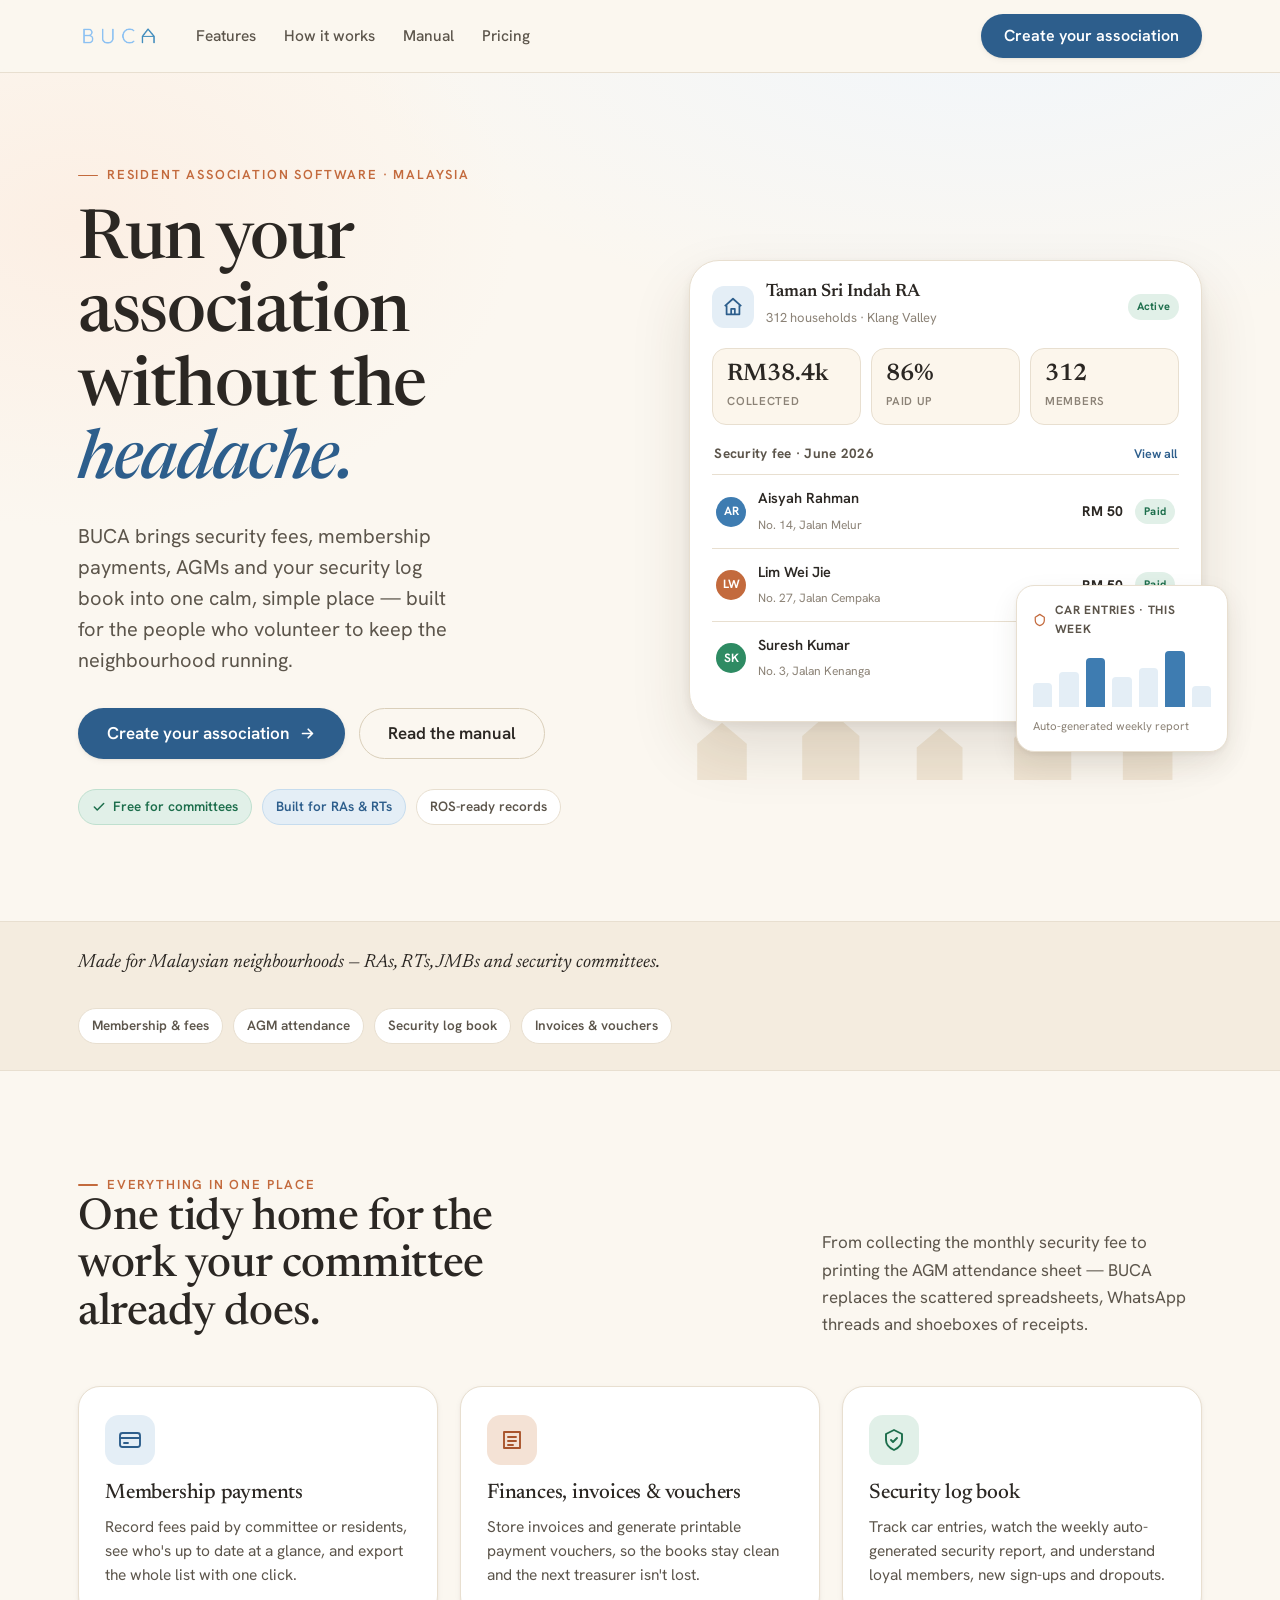
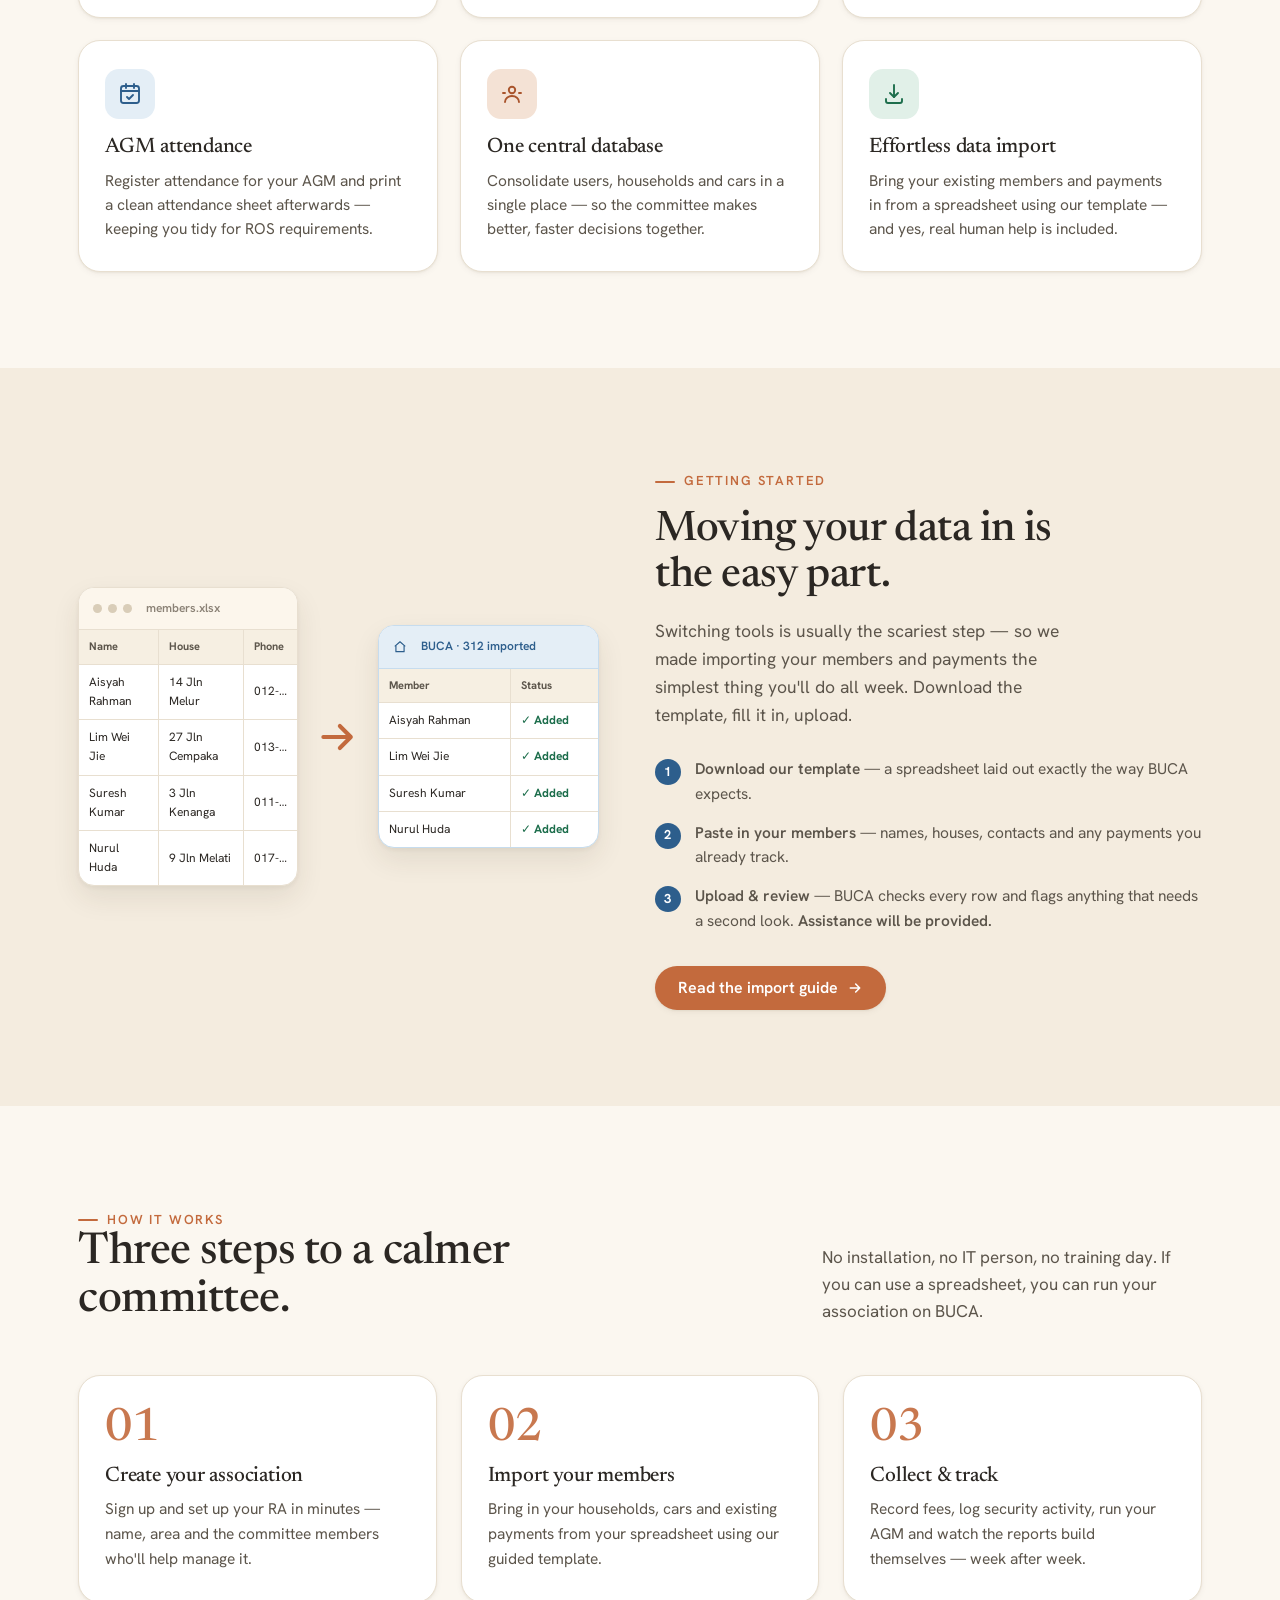
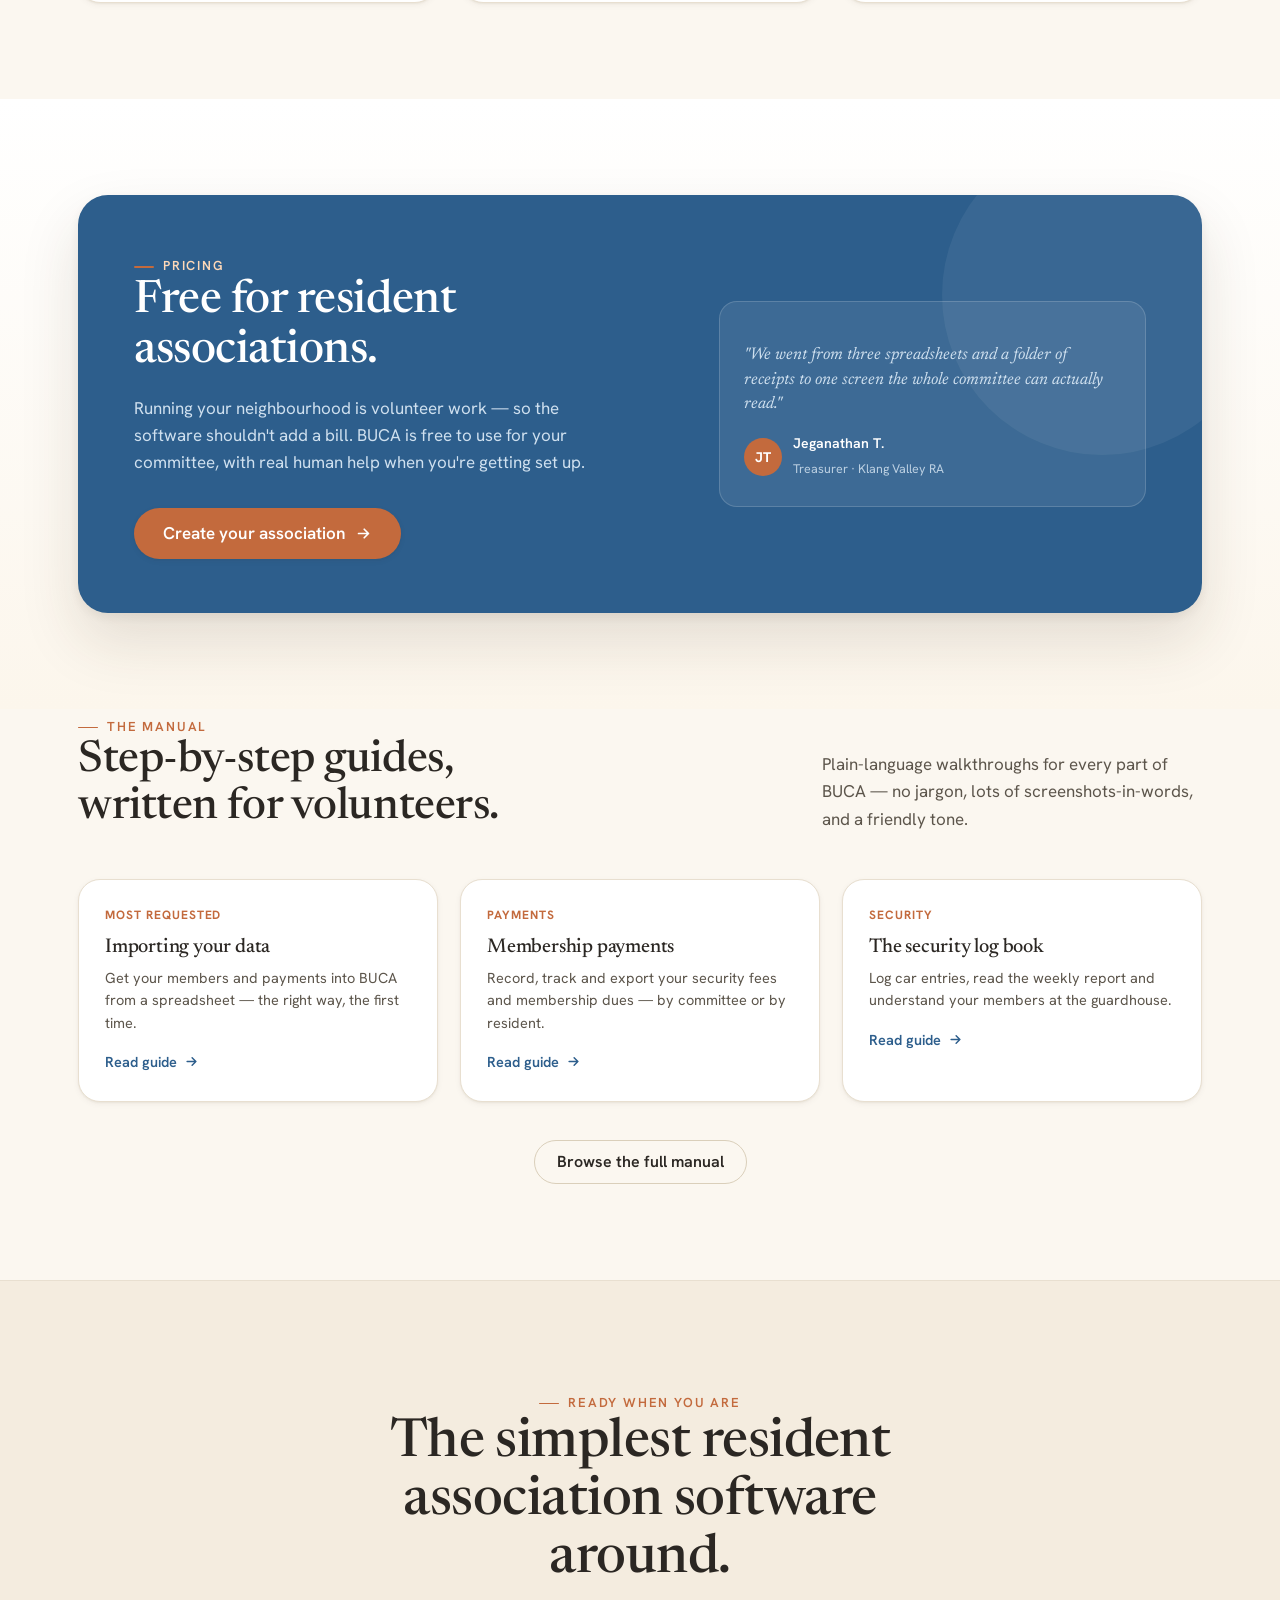
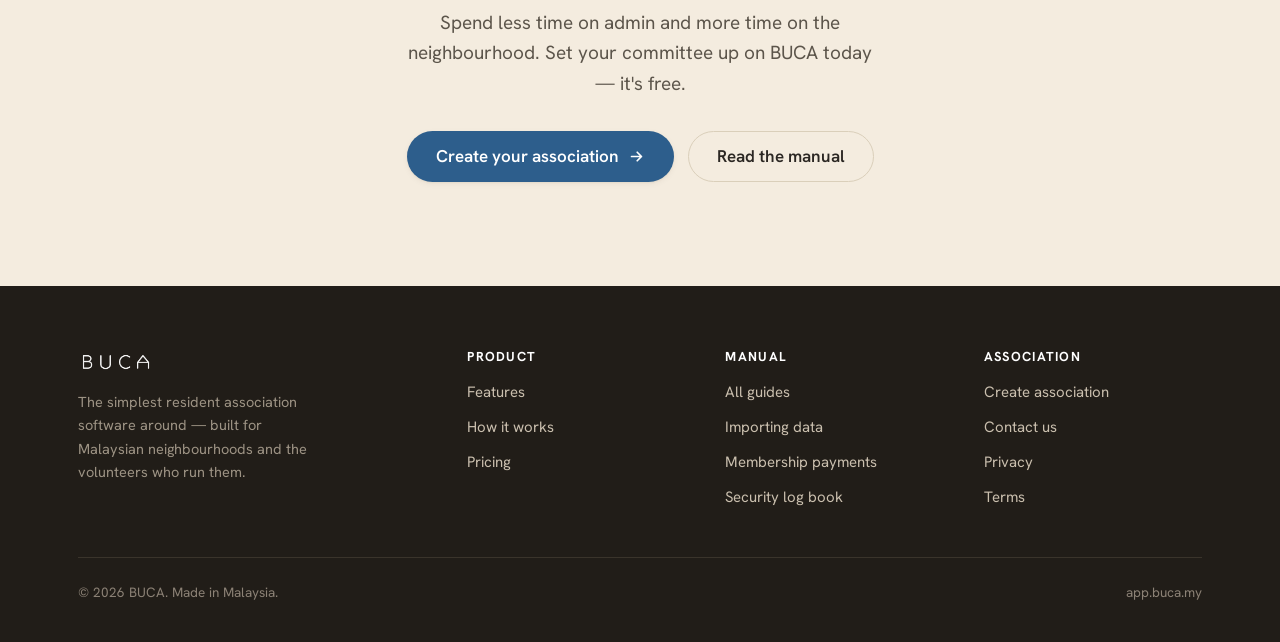
==== index.html @ d9befbfa "Added gitignore and files" ====
<!DOCTYPE html>
<html lang="en">
<head>
<meta charset="UTF-8">
<meta name="viewport" content="width=device-width, initial-scale=1.0">
<meta name="color-scheme" content="light">
<title>BUCA — The simplest resident association software around</title>
<meta name="description" content="BUCA helps Malaysian resident associations collect security fees, track membership payments, run AGMs and manage their security log book — all in one place. Free for committees.">
<link rel="stylesheet" href="assets/buca.css">
<script>document.documentElement.className += ' js-anim';</script>
<style>
/* ============ HERO ============ */
.hero{
  position:relative;overflow:hidden;padding:84px 0 96px;
  background:
    radial-gradient(1100px 540px at 78% -8%, var(--brand-tint) 0%, rgba(241,246,251,0) 60%),
    radial-gradient(760px 520px at 6% 18%, #FCEFE4 0%, rgba(252,239,228,0) 58%);
}
.hero .wrap{position:relative;z-index:1;display:grid;grid-template-columns:1.04fr .96fr;gap:56px;align-items:center;}
.hero h1{font-size:clamp(40px,5.4vw,68px);letter-spacing:-.02em;margin:20px 0 0;}
.hero h1 .accent{font-style:italic;color:var(--brand-deep);}
.hero .lede{font-size:20px;color:var(--ink-soft);margin-top:22px;max-width:34ch;line-height:1.55;}
.hero-cta{display:flex;gap:14px;margin-top:32px;flex-wrap:wrap;}
.hero-trust{display:flex;gap:10px;flex-wrap:wrap;margin-top:30px;}

/* hero product visual */
.viz{position:relative;}
.viz-main{
  background:var(--card);border:1px solid var(--line);border-radius:var(--r-xl);
  box-shadow:var(--sh-lg);padding:22px 22px 26px;position:relative;z-index:2;
}
.viz-top{display:flex;align-items:center;justify-content:space-between;gap:12px;margin-bottom:18px;}
.viz-assoc{display:flex;align-items:center;gap:12px;}
.viz-roof{width:42px;height:42px;border-radius:12px;background:var(--brand-soft);display:grid;place-items:center;color:var(--brand-deep);flex:none;}
.viz-assoc b{display:block;font-family:var(--serif);font-weight:600;font-size:18px;line-height:1.1;}
.viz-assoc span{font-size:13px;color:var(--ink-faint);}
.viz-stats{display:grid;grid-template-columns:repeat(3,1fr);gap:10px;margin-bottom:18px;}
.viz-stat{background:var(--card-tint);border:1px solid var(--line);border-radius:14px;padding:13px 14px;}
.viz-stat .n{font-family:var(--serif);font-size:24px;font-weight:600;line-height:1;color:var(--ink);}
.viz-stat .l{font-size:11.5px;color:var(--ink-faint);text-transform:uppercase;letter-spacing:.06em;margin-top:6px;font-weight:600;}
.viz-tablehd{display:flex;justify-content:space-between;align-items:center;margin:4px 2px 10px;}
.viz-tablehd b{font-size:13.5px;font-weight:700;color:var(--ink-soft);letter-spacing:.02em;}
.viz-tablehd em{font-style:normal;font-size:12.5px;color:var(--brand-deep);font-weight:600;}
.viz-row{display:flex;align-items:center;gap:12px;padding:11px 4px;border-top:1px solid var(--line);}
.viz-ava{width:30px;height:30px;border-radius:50%;flex:none;display:grid;place-items:center;font-size:12px;font-weight:700;color:#fff;font-family:var(--sans);}
.viz-row .who{flex:1;min-width:0;}
.viz-row .who b{font-weight:600;font-size:14.5px;display:block;}
.viz-row .who span{font-size:12px;color:var(--ink-faint);}
.viz-amt{font-weight:700;font-size:14px;font-variant-numeric:tabular-nums;}
.tag{font-size:11px;font-weight:700;padding:4px 9px;border-radius:999px;letter-spacing:.02em;}
.tag-paid{background:var(--green-soft);color:#1d6e4c;}
.tag-due{background:#FBEAD7;color:#a05a1f;}

/* floating mini card */
.viz-float{
  position:absolute;right:-26px;bottom:-30px;z-index:3;width:212px;
  background:var(--card);border:1px solid var(--line);border-radius:18px;box-shadow:var(--sh-md);
  padding:15px 16px;
}
.viz-float .ttl{display:flex;align-items:center;gap:8px;font-size:12px;font-weight:700;color:var(--ink-soft);text-transform:uppercase;letter-spacing:.06em;margin-bottom:12px;}
.viz-float .ttl svg{color:var(--clay);}
.bars{display:flex;align-items:flex-end;gap:7px;height:56px;}
.bars i{flex:1;border-radius:4px 4px 0 0;background:var(--brand-soft);}
.bars i.hi{background:var(--brand);}
.viz-float .cap{font-size:11.5px;color:var(--ink-faint);margin-top:10px;}

/* neighbourhood baseline behind */
.viz-hood{position:absolute;left:-30px;right:-30px;bottom:-58px;z-index:1;color:var(--sand);opacity:.9;}

/* ============ CONTEXT BAND ============ */
.context{background:var(--paper-2);border-top:1px solid var(--line);border-bottom:1px solid var(--line);}
.context .wrap{display:flex;align-items:center;justify-content:space-between;gap:30px;padding:26px 28px;flex-wrap:wrap;}
.context .lead{font-family:var(--serif);font-size:19px;color:var(--ink);font-style:italic;}
.context .terms{display:flex;gap:10px;flex-wrap:wrap;}

/* ============ FEATURES ============ */
.feat-head{display:flex;justify-content:space-between;align-items:flex-end;gap:30px;margin-bottom:48px;flex-wrap:wrap;}
.feat-head h2{font-size:clamp(30px,3.6vw,44px);max-width:18ch;}
.feat-head p{color:var(--ink-soft);max-width:38ch;font-size:17px;}
.feat-grid{display:grid;grid-template-columns:repeat(3,1fr);gap:22px;}
.feat{
  background:var(--card);border:1px solid var(--line);border-radius:var(--r-lg);padding:28px 26px 30px;
  box-shadow:var(--sh-sm);transition:transform .2s ease, box-shadow .2s ease, border-color .2s ease;
}
.feat:hover{transform:translateY(-4px);box-shadow:var(--sh-md);border-color:var(--line-strong);}
.feat .ic{
  width:50px;height:50px;border-radius:14px;display:grid;place-items:center;margin-bottom:18px;
  background:var(--brand-soft);color:var(--brand-deep);
}
.feat:nth-child(3n+2) .ic{background:var(--clay-soft);color:var(--clay-deep);}
.feat:nth-child(3n) .ic{background:var(--green-soft);color:#1d6e4c;}
.feat h3{font-size:21px;margin-bottom:9px;}
.feat p{color:var(--ink-soft);font-size:15.5px;line-height:1.55;}

/* ============ IMPORT SPOTLIGHT ============ */
.spot{background:var(--paper-2);}
.spot .wrap{display:grid;grid-template-columns:1fr 1.05fr;gap:56px;align-items:center;}
.spot h2{font-size:clamp(28px,3.4vw,42px);margin:16px 0 0;max-width:16ch;}
.spot p{color:var(--ink-soft);margin-top:18px;font-size:17.5px;max-width:42ch;}
.spot .flow{margin-top:28px;display:flex;flex-direction:column;gap:14px;}
.flow-step{display:flex;gap:14px;align-items:flex-start;}
.flow-step .dot{width:26px;height:26px;border-radius:50%;background:var(--brand-deep);color:#fff;font-size:13px;font-weight:700;display:grid;place-items:center;flex:none;margin-top:2px;}
.flow-step b{font-weight:600;}
.flow-step span{color:var(--ink-soft);font-size:15.5px;}

/* import visual: sheet -> buca */
.importviz{display:flex;align-items:center;gap:18px;}
.sheet{
  background:var(--card);border:1px solid var(--line);border-radius:16px;box-shadow:var(--sh-md);
  overflow:hidden;flex:1;
}
.sheet .sh-bar{display:flex;align-items:center;gap:6px;padding:11px 14px;border-bottom:1px solid var(--line);background:var(--card-tint);}
.sheet .sh-bar i{width:9px;height:9px;border-radius:50%;background:#d9cdb8;}
.sheet .sh-bar b{margin-left:8px;font-size:12px;color:var(--ink-faint);font-weight:600;}
.gridtbl{width:100%;border-collapse:collapse;font-size:12px;font-variant-numeric:tabular-nums;}
.gridtbl td,.gridtbl th{border-bottom:1px solid var(--line);border-right:1px solid var(--line);padding:8px 10px;text-align:left;}
.gridtbl th{background:#F6EFE2;font-weight:700;color:var(--ink-soft);font-size:11px;}
.gridtbl td:last-child,.gridtbl th:last-child{border-right:none;}
.gridtbl tr:last-child td{border-bottom:none;}
.arrowwrap{flex:none;color:var(--clay);display:grid;place-items:center;}

/* ============ HOW IT WORKS ============ */
.how-grid{display:grid;grid-template-columns:repeat(3,1fr);gap:24px;margin-top:50px;}
.step{position:relative;padding:30px 26px;border-radius:var(--r-lg);background:var(--card);border:1px solid var(--line);box-shadow:var(--sh-sm);}
.step .num{font-family:var(--serif);font-size:46px;color:var(--clay);line-height:1;font-weight:500;opacity:.9;}
.step h3{font-size:21px;margin:14px 0 8px;}
.step p{color:var(--ink-soft);font-size:15.5px;}

/* ============ FREE BAND ============ */
.free{background:linear-gradient(180deg,#fff 0%, var(--card-tint) 100%);}
.free .panel{
  background:var(--brand-deep);color:#fff;border-radius:var(--r-xl);overflow:hidden;position:relative;
  display:grid;grid-template-columns:1.3fr 1fr;gap:30px;align-items:center;
  padding:54px 56px;box-shadow:var(--sh-lg);
}
.free .panel::after{content:"";position:absolute;right:-60px;top:-60px;width:320px;height:320px;border-radius:50%;background:rgba(255,255,255,.06);}
.free h2{color:#fff;font-size:clamp(30px,3.6vw,46px);max-width:14ch;}
.free .panel p{color:#cfe0ef;margin-top:18px;font-size:17px;max-width:46ch;}
.free-aside{position:relative;z-index:1;}
.free-quote{background:rgba(255,255,255,.08);border:1px solid rgba(255,255,255,.16);border-radius:18px;padding:24px;}
.free-quote p{color:#eaf2f9;font-family:var(--serif);font-style:italic;font-size:18px;line-height:1.45;margin:0 0 14px;}
.free-quote .by{display:flex;align-items:center;gap:11px;}
.free-quote .by .av{width:38px;height:38px;border-radius:50%;background:var(--clay);display:grid;place-items:center;font-weight:700;font-size:14px;color:#fff;}
.free-quote .by b{font-size:14px;font-weight:600;color:#fff;display:block;}
.free-quote .by span{font-size:12.5px;color:#bcd0e2;}

/* ============ MANUAL TEASER ============ */
.man-grid{display:grid;grid-template-columns:repeat(3,1fr);gap:22px;margin-top:46px;}
.man-card{
  display:block;background:var(--card);border:1px solid var(--line);border-radius:var(--r-lg);
  padding:26px;box-shadow:var(--sh-sm);transition:transform .2s ease, box-shadow .2s ease;
}
.man-card:hover{transform:translateY(-4px);box-shadow:var(--sh-md);}
.man-card .k{font-size:12px;font-weight:700;letter-spacing:.08em;text-transform:uppercase;color:var(--clay);}
.man-card h3{font-size:20px;margin:12px 0 8px;color:var(--ink);}
.man-card p{color:var(--ink-soft);font-size:14.5px;line-height:1.55;}
.man-card .go{margin-top:16px;display:inline-flex;align-items:center;gap:7px;font-weight:600;font-size:14.5px;color:var(--brand-deep);}
.man-card:hover .go{color:var(--clay-deep);}

/* ============ CTA BAND ============ */
.cta{text-align:center;padding:104px 0;}
.cta h2{font-size:clamp(32px,4.2vw,54px);max-width:18ch;margin:0 auto;}
.cta p{color:var(--ink-soft);font-size:19px;margin:20px auto 0;max-width:44ch;}
.cta .hero-cta{justify-content:center;}

@media (max-width:980px){
  .feat-grid{grid-template-columns:repeat(2,1fr);}
  .how-grid{grid-template-columns:1fr;}
  .man-grid{grid-template-columns:1fr;}
}
@media (max-width:860px){
  .hero{padding:48px 0 80px;}
  .hero .wrap{grid-template-columns:1fr;gap:64px;}
  .spot .wrap{grid-template-columns:1fr;gap:40px;}
  .free .panel{grid-template-columns:1fr;padding:38px 30px;}
  .viz-float{right:0;}
}
@media (max-width:560px){
  .feat-grid{grid-template-columns:1fr;}
  .viz-float{display:none;}
}
</style>
</head>
<body>

<!-- ============ HEADER ============ -->
<header class="site-head">
  <div class="wrap">
    <!-- LOGO: replace assets/buca-logo.png with your own logo file -->
    <a class="brand-link" href="index.html" aria-label="BUCA home">
      <img src="assets/buca-logo.png" alt="BUCA">
    </a>
    <nav class="nav">
      <a href="#features">Features</a>
      <a href="#how">How it works</a>
      <a href="manual/index.html">Manual</a>
      <a href="#free">Pricing</a>
    </nav>
    <div class="head-cta">
      <a class="btn btn-primary" href="#">Create your association</a>
    </div>
  </div>
</header>

<!-- ============ HERO ============ -->
<section class="hero">
  <div class="wrap">
    <div class="hero-copy">
      <span class="eyebrow">Resident association software · Malaysia</span>
      <h1>Run your association<br>without the <span class="accent">headache.</span></h1>
      <p class="lede">BUCA brings security fees, membership payments, AGMs and your security log book into one calm, simple place — built for the people who volunteer to keep the neighbourhood running.</p>
      <div class="hero-cta">
        <a class="btn btn-primary btn-lg" href="#">Create your association <svg class="arr" width="17" height="17" viewBox="0 0 24 24" fill="none" stroke="currentColor" stroke-width="2.4" stroke-linecap="round" stroke-linejoin="round"><path d="M5 12h14M13 6l6 6-6 6"/></svg></a>
        <a class="btn btn-ghost btn-lg" href="manual/index.html">Read the manual</a>
      </div>
      <div class="hero-trust">
        <span class="pill pill-free"><svg width="14" height="14" viewBox="0 0 24 24" fill="none" stroke="currentColor" stroke-width="2.6" stroke-linecap="round" stroke-linejoin="round"><path d="M20 6 9 17l-5-5"/></svg> Free for committees</span>
        <span class="pill pill-blue">Built for RAs &amp; RTs</span>
        <span class="pill">ROS-ready records</span>
      </div>
    </div>

    <!-- product visual -->
    <div class="viz reveal">
      <svg class="viz-hood" viewBox="0 0 600 90" fill="currentColor" aria-hidden="true">
        <path d="M40 90V52l26-22 26 22v38zM150 90V44l30-26 30 26v46zM270 90V56l24-20 24 20v34zM372 90V46l30-25 30 25v44zM486 90V54l26-22 26 22v36z"/>
      </svg>

      <div class="viz-main">
        <div class="viz-top">
          <div class="viz-assoc">
            <div class="viz-roof">
              <svg width="22" height="22" viewBox="0 0 24 24" fill="none" stroke="currentColor" stroke-width="1.9" stroke-linejoin="round"><path d="M3 11 12 3l9 8"/><path d="M5 10v10h14V10"/><path d="M10 20v-6h4v6"/></svg>
            </div>
            <div>
              <b>Taman Sri Indah RA</b>
              <span>312 households · Klang Valley</span>
            </div>
          </div>
          <span class="tag tag-paid">Active</span>
        </div>

        <div class="viz-stats">
          <div class="viz-stat"><div class="n">RM38.4k</div><div class="l">Collected</div></div>
          <div class="viz-stat"><div class="n">86%</div><div class="l">Paid up</div></div>
          <div class="viz-stat"><div class="n">312</div><div class="l">Members</div></div>
        </div>

        <div class="viz-tablehd"><b>Security fee · June 2026</b><em>View all</em></div>
        <div class="viz-row">
          <div class="viz-ava" style="background:#3E7CB1">AR</div>
          <div class="who"><b>Aisyah Rahman</b><span>No. 14, Jalan Melur</span></div>
          <span class="viz-amt">RM 50</span>
          <span class="tag tag-paid">Paid</span>
        </div>
        <div class="viz-row">
          <div class="viz-ava" style="background:#C36A3D">LW</div>
          <div class="who"><b>Lim Wei Jie</b><span>No. 27, Jalan Cempaka</span></div>
          <span class="viz-amt">RM 50</span>
          <span class="tag tag-paid">Paid</span>
        </div>
        <div class="viz-row">
          <div class="viz-ava" style="background:#2E8B63">SK</div>
          <div class="who"><b>Suresh Kumar</b><span>No. 3, Jalan Kenanga</span></div>
          <span class="viz-amt">RM 50</span>
          <span class="tag tag-due">Due</span>
        </div>
      </div>

      <div class="viz-float">
        <div class="ttl"><svg width="14" height="14" viewBox="0 0 24 24" fill="none" stroke="currentColor" stroke-width="2.2" stroke-linecap="round" stroke-linejoin="round"><path d="M12 2 4 7v6c0 5 3.5 7.5 8 9 4.5-1.5 8-4 8-9V7z"/></svg> Car entries · this week</div>
        <div class="bars">
          <i style="height:44%"></i><i style="height:62%"></i><i class="hi" style="height:88%"></i>
          <i style="height:54%"></i><i style="height:70%"></i><i class="hi" style="height:100%"></i><i style="height:38%"></i>
        </div>
        <div class="cap">Auto-generated weekly report</div>
      </div>
    </div>
  </div>
</section>

<!-- ============ CONTEXT BAND ============ -->
<div class="context">
  <div class="wrap">
    <p class="lead">Made for Malaysian neighbourhoods — RAs, RTs, JMBs and security committees.</p>
    <div class="terms">
      <span class="pill">Membership &amp; fees</span>
      <span class="pill">AGM attendance</span>
      <span class="pill">Security log book</span>
      <span class="pill">Invoices &amp; vouchers</span>
    </div>
  </div>
</div>

<!-- ============ FEATURES ============ -->
<section class="section" id="features">
  <div class="wrap">
    <div class="feat-head reveal">
      <div>
        <span class="eyebrow">Everything in one place</span>
        <h2>One tidy home for the work your committee already does.</h2>
      </div>
      <p>From collecting the monthly security fee to printing the AGM attendance sheet — BUCA replaces the scattered spreadsheets, WhatsApp threads and shoeboxes of receipts.</p>
    </div>

    <div class="feat-grid">
      <div class="feat reveal">
        <div class="ic"><svg width="24" height="24" viewBox="0 0 24 24" fill="none" stroke="currentColor" stroke-width="1.9" stroke-linecap="round" stroke-linejoin="round"><rect x="2" y="5" width="20" height="14" rx="2.5"/><path d="M2 10h20"/><path d="M6 15h4"/></svg></div>
        <h3>Membership payments</h3>
        <p>Record fees paid by committee or residents, see who's up to date at a glance, and export the whole list with one click.</p>
      </div>
      <div class="feat reveal">
        <div class="ic"><svg width="24" height="24" viewBox="0 0 24 24" fill="none" stroke="currentColor" stroke-width="1.9" stroke-linecap="round" stroke-linejoin="round"><path d="M4 4h16v16H4z"/><path d="M8 9h8M8 13h8M8 17h5"/></svg></div>
        <h3>Finances, invoices &amp; vouchers</h3>
        <p>Store invoices and generate printable payment vouchers, so the books stay clean and the next treasurer isn't lost.</p>
      </div>
      <div class="feat reveal">
        <div class="ic"><svg width="24" height="24" viewBox="0 0 24 24" fill="none" stroke="currentColor" stroke-width="1.9" stroke-linecap="round" stroke-linejoin="round"><path d="M12 2 4 6v6c0 5 3.5 8 8 10 4.5-2 8-5 8-10V6z"/><path d="m9 12 2 2 4-4"/></svg></div>
        <h3>Security log book</h3>
        <p>Track car entries, watch the weekly auto-generated security report, and understand loyal members, new sign-ups and dropouts.</p>
      </div>
      <div class="feat reveal">
        <div class="ic"><svg width="24" height="24" viewBox="0 0 24 24" fill="none" stroke="currentColor" stroke-width="1.9" stroke-linecap="round" stroke-linejoin="round"><rect x="3" y="4" width="18" height="17" rx="2.5"/><path d="M3 9h18M8 2v4M16 2v4"/><path d="m9 15 2 2 4-4"/></svg></div>
        <h3>AGM attendance</h3>
        <p>Register attendance for your AGM and print a clean attendance sheet afterwards — keeping you tidy for ROS requirements.</p>
      </div>
      <div class="feat reveal">
        <div class="ic"><svg width="24" height="24" viewBox="0 0 24 24" fill="none" stroke="currentColor" stroke-width="1.9" stroke-linecap="round" stroke-linejoin="round"><circle cx="12" cy="8" r="3.2"/><path d="M5 20c0-3.5 3.1-6 7-6s7 2.5 7 6"/><path d="M3 11h2M19 11h2"/></svg></div>
        <h3>One central database</h3>
        <p>Consolidate users, households and cars in a single place — so the committee makes better, faster decisions together.</p>
      </div>
      <div class="feat reveal">
        <div class="ic"><svg width="24" height="24" viewBox="0 0 24 24" fill="none" stroke="currentColor" stroke-width="1.9" stroke-linecap="round" stroke-linejoin="round"><path d="M12 3v12"/><path d="m8 11 4 4 4-4"/><path d="M4 17v2a2 2 0 0 0 2 2h12a2 2 0 0 0 2-2v-2"/></svg></div>
        <h3>Effortless data import</h3>
        <p>Bring your existing members and payments in from a spreadsheet using our template — and yes, real human help is included.</p>
      </div>
    </div>
  </div>
</section>

<!-- ============ IMPORT SPOTLIGHT ============ -->
<section class="section spot">
  <div class="wrap">
    <div class="importviz reveal">
      <div class="sheet">
        <div class="sh-bar"><i></i><i></i><i></i><b>members.xlsx</b></div>
        <table class="gridtbl">
          <tr><th>Name</th><th>House</th><th>Phone</th></tr>
          <tr><td>Aisyah Rahman</td><td>14 Jln Melur</td><td>012-…</td></tr>
          <tr><td>Lim Wei Jie</td><td>27 Jln Cempaka</td><td>013-…</td></tr>
          <tr><td>Suresh Kumar</td><td>3 Jln Kenanga</td><td>011-…</td></tr>
          <tr><td>Nurul Huda</td><td>9 Jln Melati</td><td>017-…</td></tr>
        </table>
      </div>
      <div class="arrowwrap">
        <svg width="44" height="44" viewBox="0 0 24 24" fill="none" stroke="currentColor" stroke-width="2.2" stroke-linecap="round" stroke-linejoin="round"><path d="M4 12h15M13 6l6 6-6 6"/></svg>
      </div>
      <div class="sheet" style="border-color:#c6dcee;">
        <div class="sh-bar" style="background:var(--brand-soft);border-color:#c6dcee;"><svg width="14" height="14" viewBox="0 0 24 24" fill="none" stroke="var(--brand-deep)" stroke-width="2" stroke-linejoin="round"><path d="M3 11 12 3l9 8"/><path d="M5 10v10h14V10"/></svg><b style="color:var(--brand-deep)">BUCA · 312 imported</b></div>
        <table class="gridtbl">
          <tr><th>Member</th><th>Status</th></tr>
          <tr><td>Aisyah Rahman</td><td style="color:#1d6e4c;font-weight:700">✓ Added</td></tr>
          <tr><td>Lim Wei Jie</td><td style="color:#1d6e4c;font-weight:700">✓ Added</td></tr>
          <tr><td>Suresh Kumar</td><td style="color:#1d6e4c;font-weight:700">✓ Added</td></tr>
          <tr><td>Nurul Huda</td><td style="color:#1d6e4c;font-weight:700">✓ Added</td></tr>
        </table>
      </div>
    </div>

    <div class="reveal">
      <span class="eyebrow">Getting started</span>
      <h2>Moving your data in is the easy part.</h2>
      <p>Switching tools is usually the scariest step — so we made importing your members and payments the simplest thing you'll do all week. Download the template, fill it in, upload.</p>
      <div class="flow">
        <div class="flow-step"><span class="dot">1</span><span><b>Download our template</b> — a spreadsheet laid out exactly the way BUCA expects.</span></div>
        <div class="flow-step"><span class="dot">2</span><span><b>Paste in your members</b> — names, houses, contacts and any payments you already track.</span></div>
        <div class="flow-step"><span class="dot">3</span><span><b>Upload &amp; review</b> — BUCA checks every row and flags anything that needs a second look. <b>Assistance will be provided.</b></span></div>
      </div>
      <div class="hero-cta">
        <a class="btn btn-clay" href="manual/importing-data.html">Read the import guide <svg class="arr" width="16" height="16" viewBox="0 0 24 24" fill="none" stroke="currentColor" stroke-width="2.4" stroke-linecap="round" stroke-linejoin="round"><path d="M5 12h14M13 6l6 6-6 6"/></svg></a>
      </div>
    </div>
  </div>
</section>

<!-- ============ HOW IT WORKS ============ -->
<section class="section" id="how">
  <div class="wrap">
    <div class="feat-head reveal" style="margin-bottom:0;">
      <div>
        <span class="eyebrow">How it works</span>
        <h2>Three steps to a calmer committee.</h2>
      </div>
      <p>No installation, no IT person, no training day. If you can use a spreadsheet, you can run your association on BUCA.</p>
    </div>
    <div class="how-grid">
      <div class="step reveal">
        <div class="num">01</div>
        <h3>Create your association</h3>
        <p>Sign up and set up your RA in minutes — name, area and the committee members who'll help manage it.</p>
      </div>
      <div class="step reveal">
        <div class="num">02</div>
        <h3>Import your members</h3>
        <p>Bring in your households, cars and existing payments from your spreadsheet using our guided template.</p>
      </div>
      <div class="step reveal">
        <div class="num">03</div>
        <h3>Collect &amp; track</h3>
        <p>Record fees, log security activity, run your AGM and watch the reports build themselves — week after week.</p>
      </div>
    </div>
  </div>
</section>

<!-- ============ FREE BAND ============ -->
<section class="section free" id="free">
  <div class="wrap">
    <div class="panel reveal">
      <div>
        <span class="eyebrow" style="color:#ffd9b8;">Pricing</span>
        <h2>Free for resident associations.</h2>
        <p>Running your neighbourhood is volunteer work — so the software shouldn't add a bill. BUCA is free to use for your committee, with real human help when you're getting set up.</p>
        <div class="hero-cta">
          <a class="btn btn-clay btn-lg" href="#">Create your association <svg class="arr" width="17" height="17" viewBox="0 0 24 24" fill="none" stroke="currentColor" stroke-width="2.4" stroke-linecap="round" stroke-linejoin="round"><path d="M5 12h14M13 6l6 6-6 6"/></svg></a>
        </div>
      </div>
      <div class="free-aside">
        <div class="free-quote">
          <p>"We went from three spreadsheets and a folder of receipts to one screen the whole committee can actually read."</p>
          <div class="by">
            <div class="av">JT</div>
            <div><b>Jeganathan T.</b><span>Treasurer · Klang Valley RA</span></div>
          </div>
        </div>
      </div>
    </div>
  </div>
</section>

<!-- ============ MANUAL TEASER ============ -->
<section class="section" style="padding-top:0;">
  <div class="wrap">
    <div class="feat-head reveal" style="margin-bottom:0;">
      <div>
        <span class="eyebrow">The manual</span>
        <h2>Step-by-step guides, written for volunteers.</h2>
      </div>
      <p>Plain-language walkthroughs for every part of BUCA — no jargon, lots of screenshots-in-words, and a friendly tone.</p>
    </div>
    <div class="man-grid">
      <a class="man-card reveal" href="manual/importing-data.html">
        <div class="k">Most requested</div>
        <h3>Importing your data</h3>
        <p>Get your members and payments into BUCA from a spreadsheet — the right way, the first time.</p>
        <span class="go">Read guide <svg width="15" height="15" viewBox="0 0 24 24" fill="none" stroke="currentColor" stroke-width="2.4" stroke-linecap="round" stroke-linejoin="round"><path d="M5 12h14M13 6l6 6-6 6"/></svg></span>
      </a>
      <a class="man-card reveal" href="manual/membership-payments.html">
        <div class="k">Payments</div>
        <h3>Membership payments</h3>
        <p>Record, track and export your security fees and membership dues — by committee or by resident.</p>
        <span class="go">Read guide <svg width="15" height="15" viewBox="0 0 24 24" fill="none" stroke="currentColor" stroke-width="2.4" stroke-linecap="round" stroke-linejoin="round"><path d="M5 12h14M13 6l6 6-6 6"/></svg></span>
      </a>
      <a class="man-card reveal" href="manual/security-log-book.html">
        <div class="k">Security</div>
        <h3>The security log book</h3>
        <p>Log car entries, read the weekly report and understand your members at the guardhouse.</p>
        <span class="go">Read guide <svg width="15" height="15" viewBox="0 0 24 24" fill="none" stroke="currentColor" stroke-width="2.4" stroke-linecap="round" stroke-linejoin="round"><path d="M5 12h14M13 6l6 6-6 6"/></svg></span>
      </a>
    </div>
    <div style="text-align:center;margin-top:38px;">
      <a class="btn btn-ghost" href="manual/index.html">Browse the full manual</a>
    </div>
  </div>
</section>

<!-- ============ CTA BAND ============ -->
<section class="cta" style="background:var(--paper-2);border-top:1px solid var(--line);">
  <div class="wrap-narrow reveal">
    <span class="eyebrow" style="justify-content:center;">Ready when you are</span>
    <h2>The simplest resident association software around.</h2>
    <p>Spend less time on admin and more time on the neighbourhood. Set your committee up on BUCA today — it's free.</p>
    <div class="hero-cta">
      <a class="btn btn-primary btn-lg" href="#">Create your association <svg class="arr" width="17" height="17" viewBox="0 0 24 24" fill="none" stroke="currentColor" stroke-width="2.4" stroke-linecap="round" stroke-linejoin="round"><path d="M5 12h14M13 6l6 6-6 6"/></svg></a>
      <a class="btn btn-ghost btn-lg" href="manual/index.html">Read the manual</a>
    </div>
  </div>
</section>

<!-- ============ FOOTER ============ -->
<footer class="site-foot">
  <div class="wrap">
    <div class="foot-grid">
      <div class="foot-brand">
        <!-- LOGO: replace assets/buca-logo.png with your own logo file -->
        <img src="assets/buca-logo.png" alt="BUCA">
        <p>The simplest resident association software around — built for Malaysian neighbourhoods and the volunteers who run them.</p>
      </div>
      <div>
        <h4>Product</h4>
        <div class="foot-links">
          <a href="#features">Features</a>
          <a href="#how">How it works</a>
          <a href="#free">Pricing</a>
        </div>
      </div>
      <div>
        <h4>Manual</h4>
        <div class="foot-links">
          <a href="manual/index.html">All guides</a>
          <a href="manual/importing-data.html">Importing data</a>
          <a href="manual/membership-payments.html">Membership payments</a>
          <a href="manual/security-log-book.html">Security log book</a>
        </div>
      </div>
      <div>
        <h4>Association</h4>
        <div class="foot-links">
          <a href="#">Create association</a>
          <a href="#">Contact us</a>
          <a href="#">Privacy</a>
          <a href="#">Terms</a>
        </div>
      </div>
    </div>
    <div class="foot-bottom">
      <span>© 2026 BUCA. Made in Malaysia.</span>
      <span>app.buca.my</span>
    </div>
  </div>
</footer>

<script>
  (function(){
    var els = document.querySelectorAll('.reveal');
    if(!('IntersectionObserver' in window)){els.forEach(function(e){e.classList.add('in');});return;}
    var io = new IntersectionObserver(function(entries){
      entries.forEach(function(en){ if(en.isIntersecting){ en.target.classList.add('in'); io.unobserve(en.target);} });
    },{threshold:.12, rootMargin:'0px 0px -8% 0px'});
    els.forEach(function(e){io.observe(e);});
    setTimeout(function(){ els.forEach(function(e){ e.classList.add('in'); }); }, 1500);
  })();
</script>

</body>
</html>
---- assets/buca.css ----
/* ============================================================
   BUCA — shared styles
   Warm & community aesthetic · house/roof motif · trust blue
   ============================================================ */

@import url('https://fonts.googleapis.com/css2?family=Newsreader:ital,opsz,wght@0,6..72,400;0,6..72,500;0,6..72,600;1,6..72,400;1,6..72,500&family=Hanken+Grotesk:wght@400;500;600;700&display=swap');

:root{
  /* surfaces */
  --paper:#FBF7F0;
  --paper-2:#F4ECDF;
  --sand:#EFE4D2;
  --card:#FFFFFF;
  --card-tint:#FCF6EC;

  /* ink */
  --ink:#2B2723;
  --ink-soft:#5C554B;
  --ink-faint:#8B8276;

  /* lines */
  --line:#E8DFD0;
  --line-strong:#DACFBA;

  /* brand */
  --brand:#3E7CB1;        /* logo blue */
  --brand-deep:#2D5E8C;   /* button / hover */
  --brand-soft:#E4EEF6;
  --brand-tint:#F1F6FB;

  /* accents */
  --clay:#C36A3D;
  --clay-deep:#A9542C;
  --clay-soft:#F4E2D5;
  --green:#2E8B63;
  --green-soft:#E1F0E8;

  /* type */
  --serif:'Newsreader', Georgia, 'Times New Roman', serif;
  --sans:'Hanken Grotesk', system-ui, -apple-system, sans-serif;

  /* shape */
  --r-sm:8px;
  --r-md:14px;
  --r-lg:22px;
  --r-xl:30px;

  /* shadow — warm, soft */
  --sh-sm:0 1px 2px rgba(60,45,25,.06), 0 2px 6px rgba(60,45,25,.05);
  --sh-md:0 2px 4px rgba(60,45,25,.05), 0 12px 28px rgba(60,45,25,.09);
  --sh-lg:0 4px 10px rgba(60,45,25,.07), 0 28px 60px rgba(60,45,25,.13);

  --maxw:1180px;
}

*{box-sizing:border-box;}
html{scroll-behavior:smooth;-webkit-text-size-adjust:100%;}
body{
  margin:0;
  font-family:var(--sans);
  color:var(--ink);
  background:var(--paper);
  font-size:17px;
  line-height:1.6;
  -webkit-font-smoothing:antialiased;
  text-rendering:optimizeLegibility;
}
img{max-width:100%;display:block;}
a{color:var(--brand-deep);text-decoration:none;}
a:hover{color:var(--clay-deep);}
h1,h2,h3,h4{font-family:var(--serif);font-weight:500;line-height:1.08;letter-spacing:-.01em;margin:0;color:var(--ink);}
p{margin:0;}
::selection{background:var(--clay-soft);color:var(--clay-deep);}

/* layout helpers */
.wrap{max-width:var(--maxw);margin:0 auto;padding:0 28px;}
.wrap-narrow{max-width:880px;margin:0 auto;padding:0 28px;}
.section{padding:96px 0;}
.eyebrow{
  font-family:var(--sans);
  font-weight:600;font-size:13px;letter-spacing:.14em;text-transform:uppercase;
  color:var(--clay);display:inline-flex;align-items:center;gap:9px;
}
.eyebrow::before{
  content:"";width:20px;height:1.5px;background:var(--clay);display:inline-block;border-radius:2px;
}

/* ---------- buttons ---------- */
.btn{
  display:inline-flex;align-items:center;gap:9px;
  font-family:var(--sans);font-weight:600;font-size:16px;
  padding:13px 22px;border-radius:999px;cursor:pointer;border:1.5px solid transparent;
  transition:transform .16s ease, box-shadow .16s ease, background .16s ease, color .16s ease;
  line-height:1;white-space:nowrap;
}
.btn:active{transform:translateY(1px);}
.btn-primary{background:var(--brand-deep);color:#fff;box-shadow:var(--sh-sm);}
.btn-primary:hover{background:#27527c;color:#fff;box-shadow:var(--sh-md);transform:translateY(-1px);}
.btn-ghost{background:transparent;color:var(--ink);border-color:var(--line-strong);}
.btn-ghost:hover{color:var(--ink);border-color:var(--ink-faint);background:rgba(255,255,255,.5);}
.btn-clay{background:var(--clay);color:#fff;box-shadow:var(--sh-sm);}
.btn-clay:hover{background:var(--clay-deep);color:#fff;transform:translateY(-1px);box-shadow:var(--sh-md);}
.btn-lg{padding:16px 28px;font-size:17px;}
.btn .arr{transition:transform .18s ease;}
.btn:hover .arr{transform:translateX(3px);}

/* ---------- pills / badges ---------- */
.pill{
  display:inline-flex;align-items:center;gap:7px;white-space:nowrap;
  font-weight:600;font-size:13.5px;padding:6px 13px;border-radius:999px;
  background:var(--card);border:1px solid var(--line);color:var(--ink-soft);
}
.pill-free{background:var(--green-soft);border-color:#bfe0cf;color:#1d6e4c;}
.pill-blue{background:var(--brand-soft);border-color:#c6dcee;color:var(--brand-deep);}

/* ---------- header ---------- */
.site-head{
  position:sticky;top:0;z-index:50;
  background:rgba(251,247,240,.82);
  backdrop-filter:saturate(140%) blur(12px);
  border-bottom:1px solid var(--line);
}
.site-head .wrap{display:flex;align-items:center;gap:28px;height:72px;}
.brand-link{display:flex;align-items:center;gap:10px;}
.brand-link img{height:26px;width:auto;}
.nav{display:flex;align-items:center;gap:28px;margin-left:8px;}
.nav a{font-family:var(--sans);font-weight:500;font-size:15.5px;color:var(--ink-soft);}
.nav a:hover{color:var(--ink);}
.head-cta{margin-left:auto;display:flex;align-items:center;gap:14px;}

/* ---------- footer ---------- */
.site-foot{background:#211D18;color:#cabfae;padding:64px 0 38px;}
.site-foot a{color:#cabfae;}
.site-foot a:hover{color:#fff;}
.foot-grid{display:grid;grid-template-columns:1.6fr 1fr 1fr 1fr;gap:40px;}
.foot-grid h4{color:#fff;font-family:var(--sans);font-weight:700;font-size:13px;letter-spacing:.1em;text-transform:uppercase;margin-bottom:16px;}
.foot-links{display:flex;flex-direction:column;gap:11px;font-size:15px;}
.foot-brand img{height:24px;filter:brightness(0) invert(1);opacity:.95;margin-bottom:16px;}
.foot-brand p{color:#9d9384;font-size:14.5px;max-width:30ch;line-height:1.6;}
.foot-bottom{
  margin-top:48px;padding-top:24px;border-top:1px solid #3a342b;
  display:flex;justify-content:space-between;gap:20px;flex-wrap:wrap;
  font-size:13.5px;color:#8b8175;
}

/* ---------- house mark ---------- */
.housemark{display:inline-block;color:var(--brand);}

/* ---------- generic card ---------- */
.card{
  background:var(--card);border:1px solid var(--line);border-radius:var(--r-lg);
  box-shadow:var(--sh-sm);
}

/* ---------- reveal on scroll (progressive enhancement) ---------- */
.reveal{transition:opacity .7s cubic-bezier(.2,.7,.2,1), transform .7s cubic-bezier(.2,.7,.2,1);}
.js-anim .reveal{opacity:0;transform:translateY(18px);}
.js-anim .reveal.in{opacity:1;transform:none;}
@media (prefers-reduced-motion:reduce){
  .reveal{opacity:1 !important;transform:none !important;transition:none;}
  html{scroll-behavior:auto;}
}

/* ---------- responsive base ---------- */
@media (max-width:860px){
  .section{padding:64px 0;}
  .nav{display:none;}
  .foot-grid{grid-template-columns:1fr 1fr;gap:32px;}
  body{font-size:16px;}
}
@media (max-width:520px){
  .wrap,.wrap-narrow{padding:0 20px;}
  .foot-grid{grid-template-columns:1fr;}
}
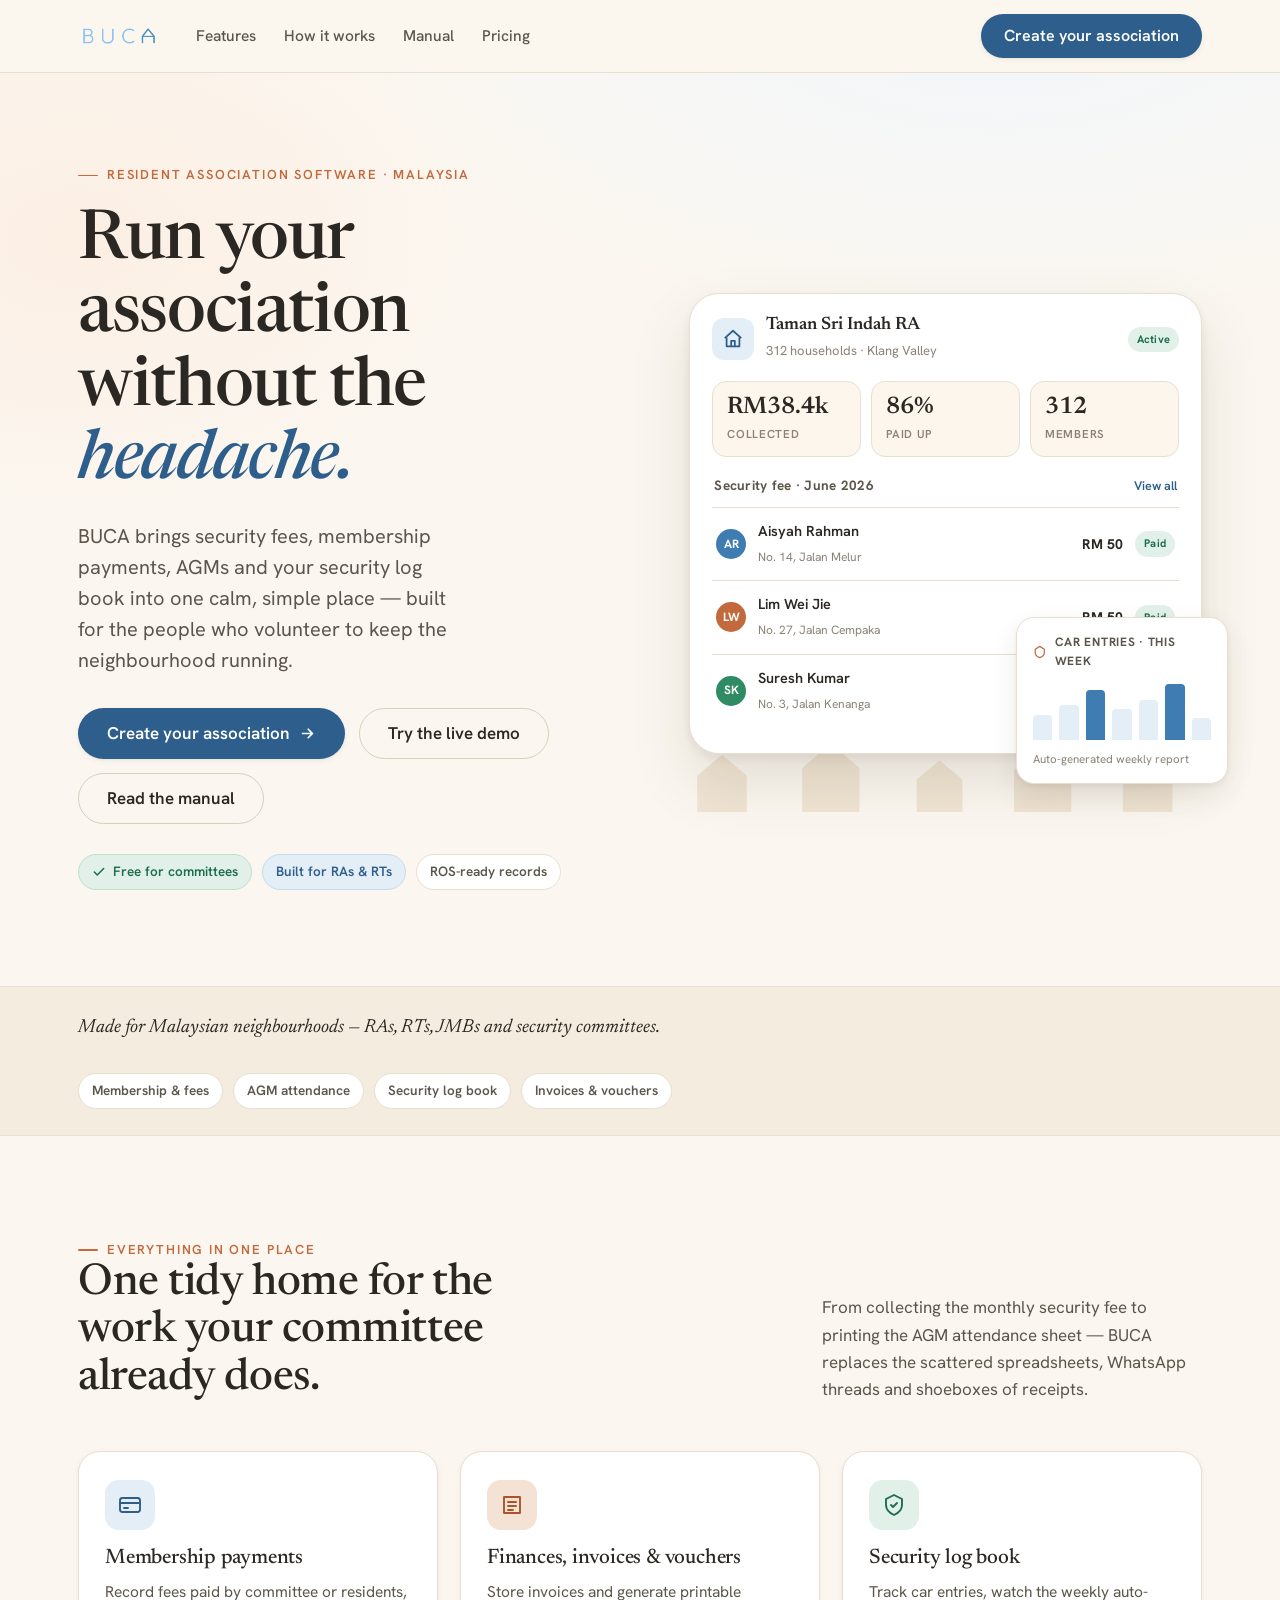
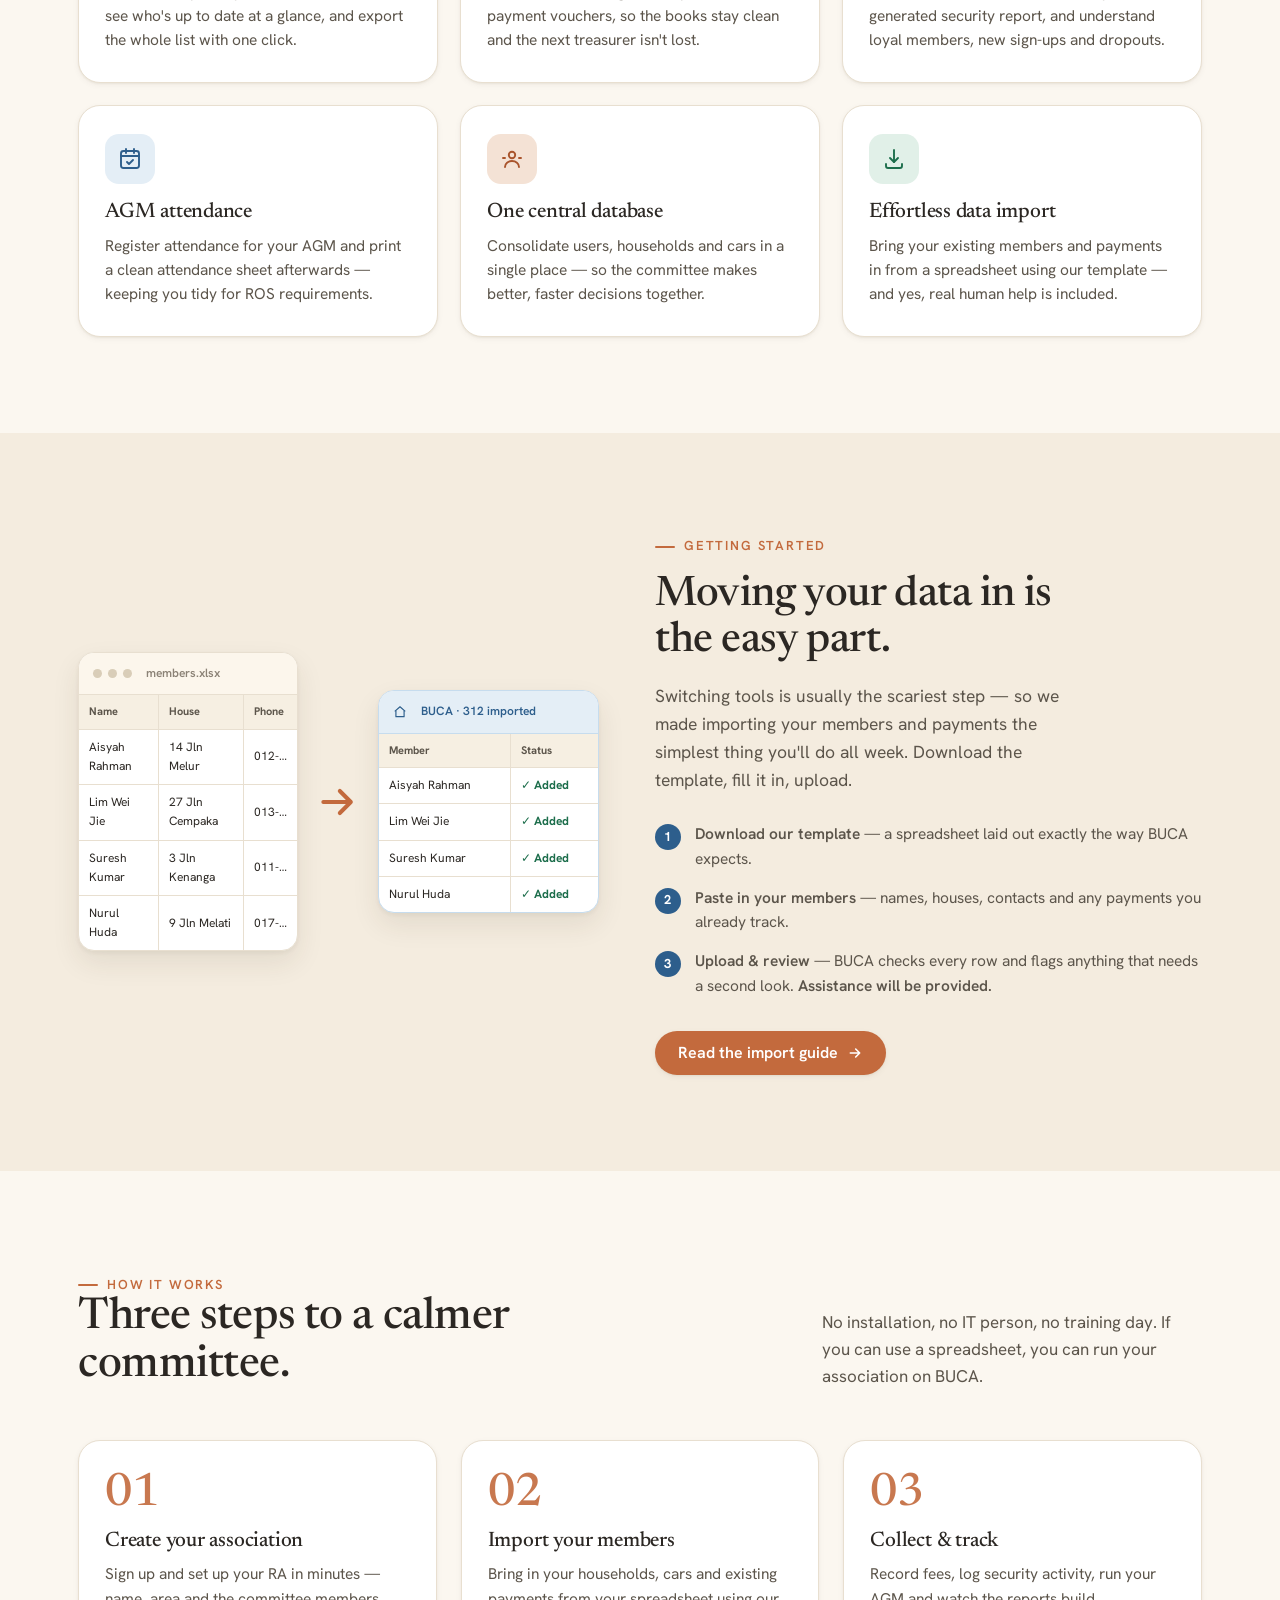
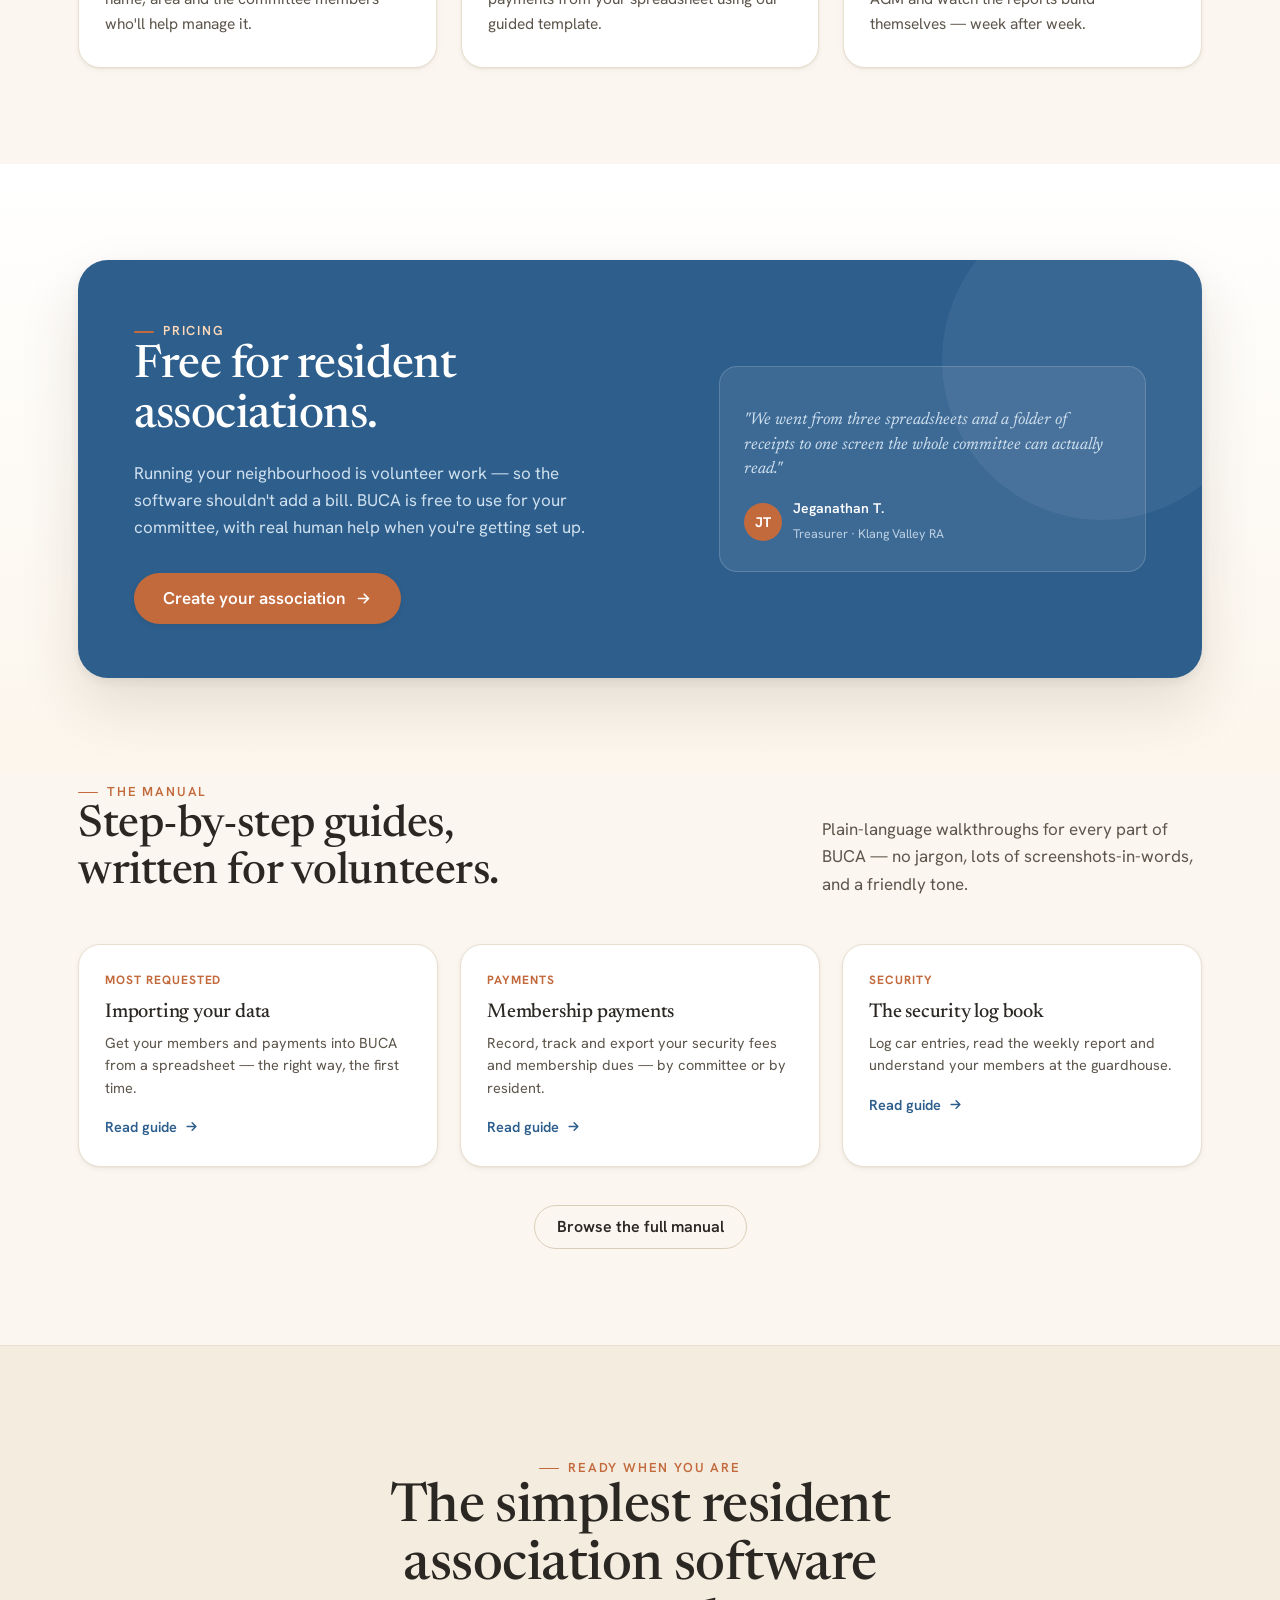
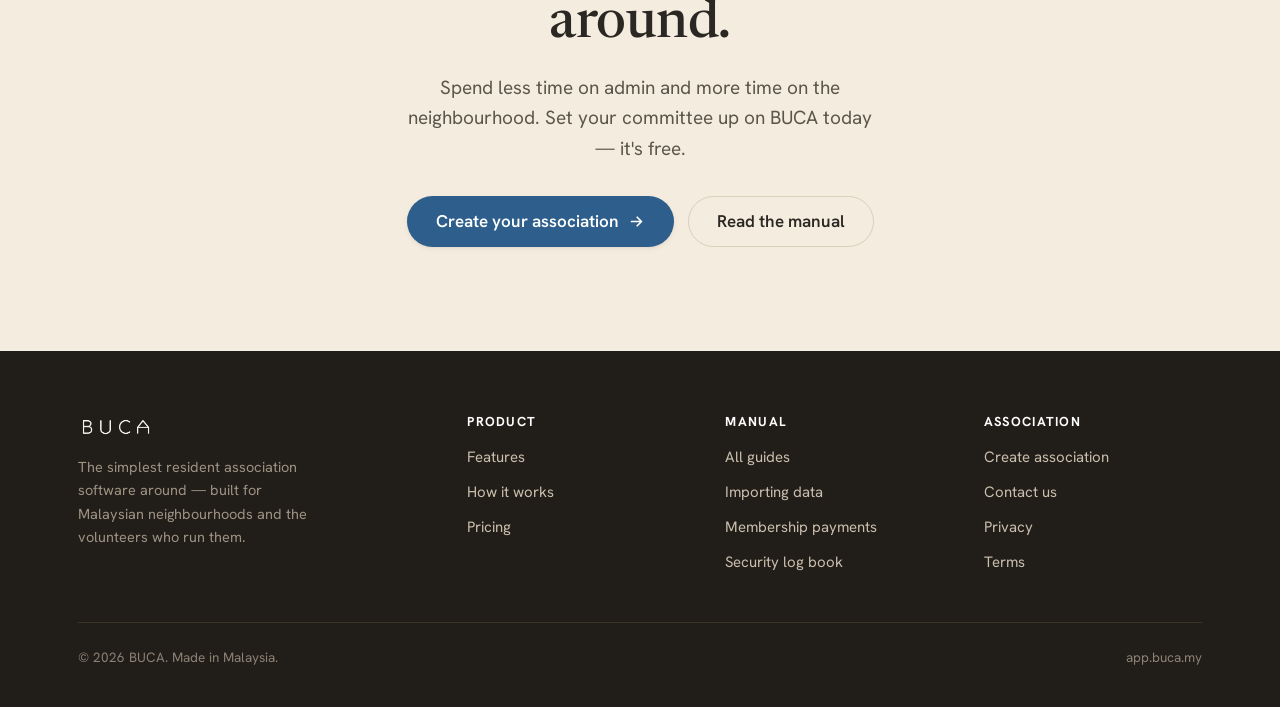
==== commit da3a5b6b: "Added demo to buca" ====
--- a/index.html
+++ b/index.html
@@ -2,10 +2,33 @@
 <html lang="en">
 <head>
 <meta charset="UTF-8">
+<!-- Google tag (gtag.js) -->
+<script async src="https://www.googletagmanager.com/gtag/js?id=G-KG0XQX9VV0"></script>
+<script>
+  window.dataLayer = window.dataLayer || [];
+  function gtag(){dataLayer.push(arguments);}
+  gtag('js', new Date());
+  gtag('config', 'G-KG0XQX9VV0');
+</script>
 <meta name="viewport" content="width=device-width, initial-scale=1.0">
 <meta name="color-scheme" content="light">
 <title>BUCA — The simplest resident association software around</title>
 <meta name="description" content="BUCA helps Malaysian resident associations collect security fees, track membership payments, run AGMs and manage their security log book — all in one place. Free for committees.">
+<link rel="canonical" href="https://buca.my/">
+<link rel="icon" href="/assets/favicon.ico" sizes="any">
+<link rel="apple-touch-icon" href="/assets/apple-touch-icon.png">
+<link rel="manifest" href="/site.webmanifest">
+<!-- Open Graph -->
+<meta property="og:type" content="website">
+<meta property="og:url" content="https://buca.my/">
+<meta property="og:title" content="BUCA — The simplest resident association software around">
+<meta property="og:description" content="BUCA helps Malaysian resident associations collect security fees, track membership payments, run AGMs and manage their security log book — all in one place. Free for committees.">
+<meta property="og:image" content="https://buca.my/assets/og-image.png">
+<!-- Twitter Card -->
+<meta name="twitter:card" content="summary_large_image">
+<meta name="twitter:title" content="BUCA — The simplest resident association software around">
+<meta name="twitter:description" content="BUCA helps Malaysian resident associations collect security fees, track membership payments, run AGMs and manage their security log book — all in one place. Free for committees.">
+<meta name="twitter:image" content="https://buca.my/assets/og-image.png">
 <link rel="stylesheet" href="assets/buca.css">
 <script>document.documentElement.className += ' js-anim';</script>
 <style>
@@ -197,7 +220,7 @@
       <a href="#free">Pricing</a>
     </nav>
     <div class="head-cta">
-      <a class="btn btn-primary" href="#">Create your association</a>
+      <a class="btn btn-primary" href="https://app.buca.my/public/companies/new" data-cta="create_association" data-cta-location="header">Create your association</a>
     </div>
   </div>
 </header>
@@ -210,7 +233,8 @@
       <h1>Run your association<br>without the <span class="accent">headache.</span></h1>
       <p class="lede">BUCA brings security fees, membership payments, AGMs and your security log book into one calm, simple place — built for the people who volunteer to keep the neighbourhood running.</p>
       <div class="hero-cta">
-        <a class="btn btn-primary btn-lg" href="#">Create your association <svg class="arr" width="17" height="17" viewBox="0 0 24 24" fill="none" stroke="currentColor" stroke-width="2.4" stroke-linecap="round" stroke-linejoin="round"><path d="M5 12h14M13 6l6 6-6 6"/></svg></a>
+        <a class="btn btn-primary btn-lg" href="https://app.buca.my/public/companies/new" data-cta="create_association" data-cta-location="hero">Create your association <svg class="arr" width="17" height="17" viewBox="0 0 24 24" fill="none" stroke="currentColor" stroke-width="2.4" stroke-linecap="round" stroke-linejoin="round"><path d="M5 12h14M13 6l6 6-6 6"/></svg></a>
+        <a class="btn btn-ghost btn-lg" href="https://demo.buca.my" data-cta="view_demo" data-cta-location="hero">Try the live demo</a>
         <a class="btn btn-ghost btn-lg" href="manual/index.html">Read the manual</a>
       </div>
       <div class="hero-trust">
@@ -422,7 +446,7 @@
         <h2>Free for resident associations.</h2>
         <p>Running your neighbourhood is volunteer work — so the software shouldn't add a bill. BUCA is free to use for your committee, with real human help when you're getting set up.</p>
         <div class="hero-cta">
-          <a class="btn btn-clay btn-lg" href="#">Create your association <svg class="arr" width="17" height="17" viewBox="0 0 24 24" fill="none" stroke="currentColor" stroke-width="2.4" stroke-linecap="round" stroke-linejoin="round"><path d="M5 12h14M13 6l6 6-6 6"/></svg></a>
+          <a class="btn btn-clay btn-lg" href="https://app.buca.my/public/companies/new" data-cta="create_association" data-cta-location="pricing">Create your association <svg class="arr" width="17" height="17" viewBox="0 0 24 24" fill="none" stroke="currentColor" stroke-width="2.4" stroke-linecap="round" stroke-linejoin="round"><path d="M5 12h14M13 6l6 6-6 6"/></svg></a>
         </div>
       </div>
       <div class="free-aside">
@@ -481,7 +505,7 @@
     <h2>The simplest resident association software around.</h2>
     <p>Spend less time on admin and more time on the neighbourhood. Set your committee up on BUCA today — it's free.</p>
     <div class="hero-cta">
-      <a class="btn btn-primary btn-lg" href="#">Create your association <svg class="arr" width="17" height="17" viewBox="0 0 24 24" fill="none" stroke="currentColor" stroke-width="2.4" stroke-linecap="round" stroke-linejoin="round"><path d="M5 12h14M13 6l6 6-6 6"/></svg></a>
+      <a class="btn btn-primary btn-lg" href="https://app.buca.my/public/companies/new" data-cta="create_association" data-cta-location="cta_band">Create your association <svg class="arr" width="17" height="17" viewBox="0 0 24 24" fill="none" stroke="currentColor" stroke-width="2.4" stroke-linecap="round" stroke-linejoin="round"><path d="M5 12h14M13 6l6 6-6 6"/></svg></a>
       <a class="btn btn-ghost btn-lg" href="manual/index.html">Read the manual</a>
     </div>
   </div>
@@ -516,8 +540,8 @@
       <div>
         <h4>Association</h4>
         <div class="foot-links">
-          <a href="#">Create association</a>
-          <a href="#">Contact us</a>
+          <a href="https://app.buca.my/public/companies/new">Create association</a>
+          <a href="https://forms.gle/qFYzmMMwqwBYbRDj6">Contact us</a>
           <a href="#">Privacy</a>
           <a href="#">Terms</a>
         </div>
@@ -542,5 +566,21 @@
   })();
 </script>
 
+<script>
+  // GA4 CTA click tracking: any element with data-cta fires a cta_click event.
+  document.addEventListener('click', function(e){
+    var el = e.target.closest('[data-cta]');
+    if(!el || typeof gtag !== 'function') return;
+    gtag('event', 'cta_click', {
+      cta_name: el.getAttribute('data-cta'),
+      cta_location: el.getAttribute('data-cta-location') || 'unknown',
+      link_url: el.href || ''
+    });
+    if(el.getAttribute('data-cta') === 'create_association'){
+      gtag('event', 'generate_lead', { cta_location: el.getAttribute('data-cta-location') || 'unknown' });
+    }
+  });
+</script>
+
 </body>
 </html>
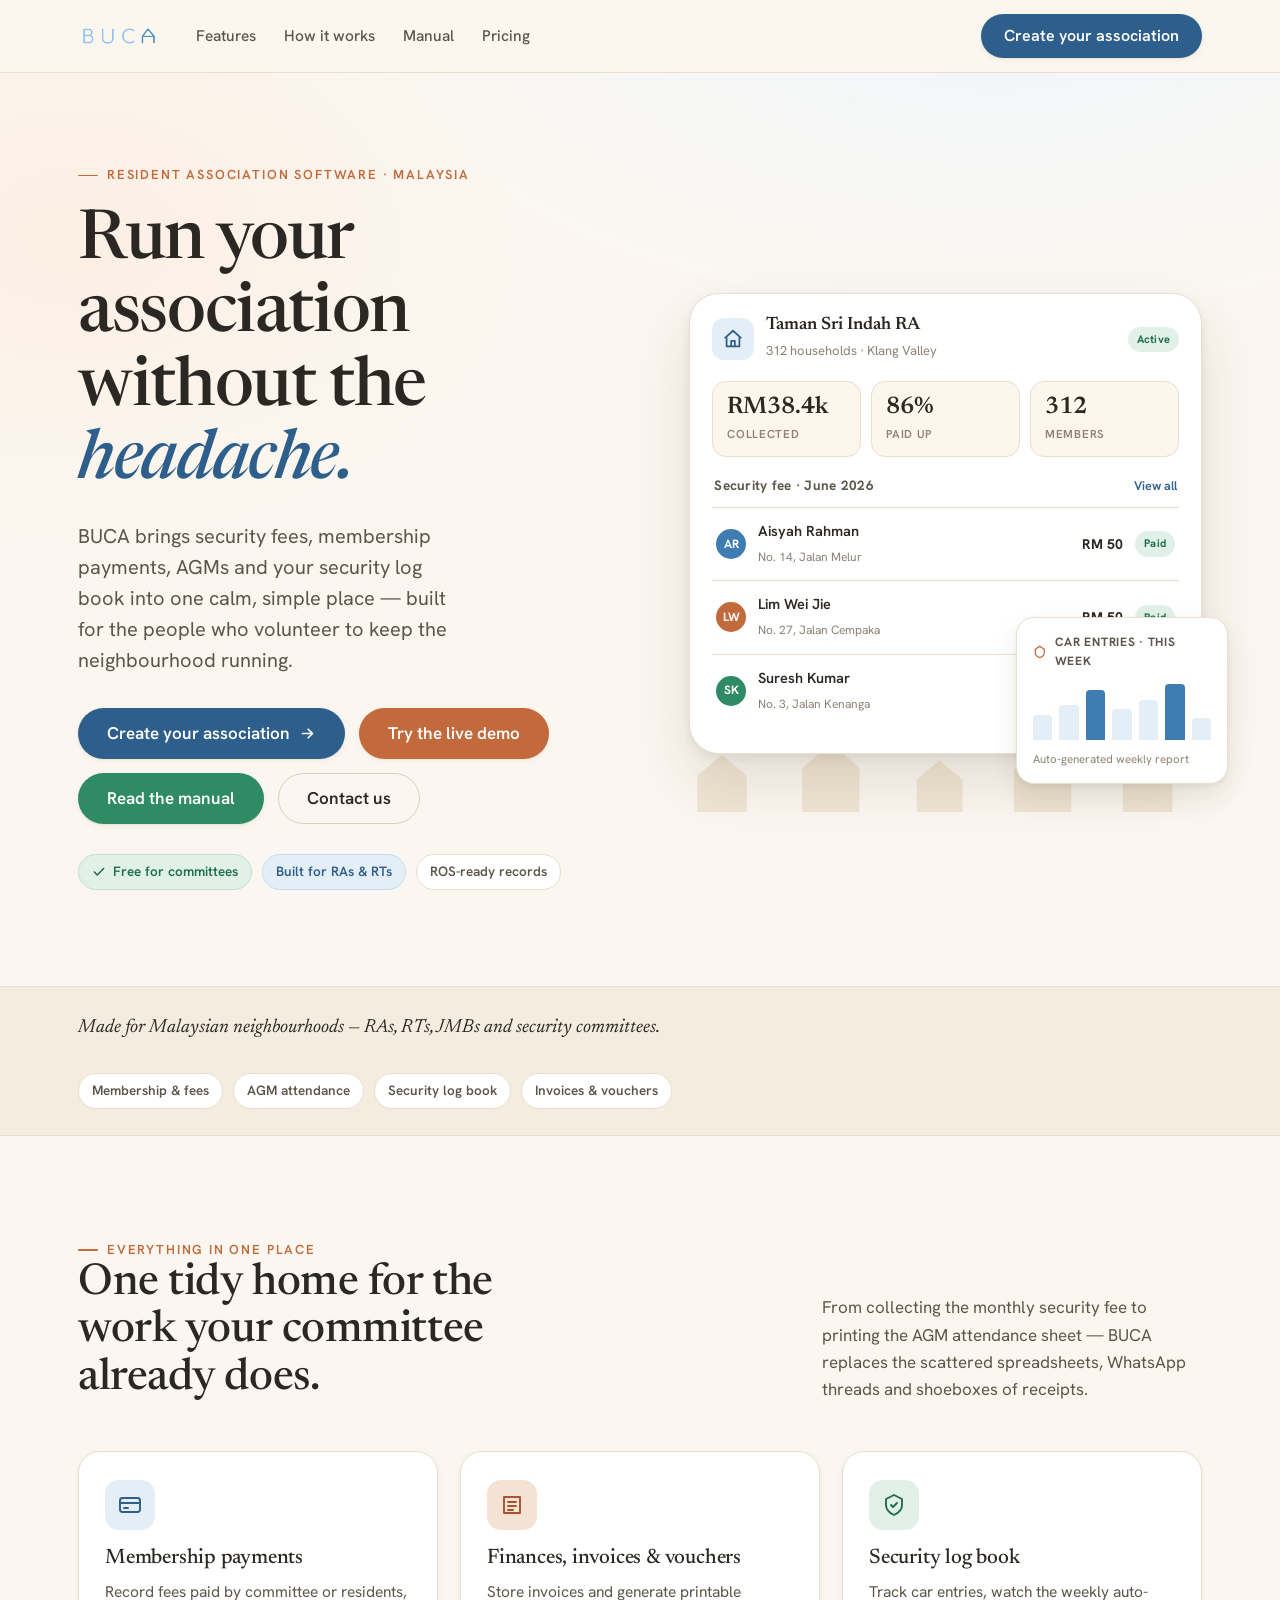
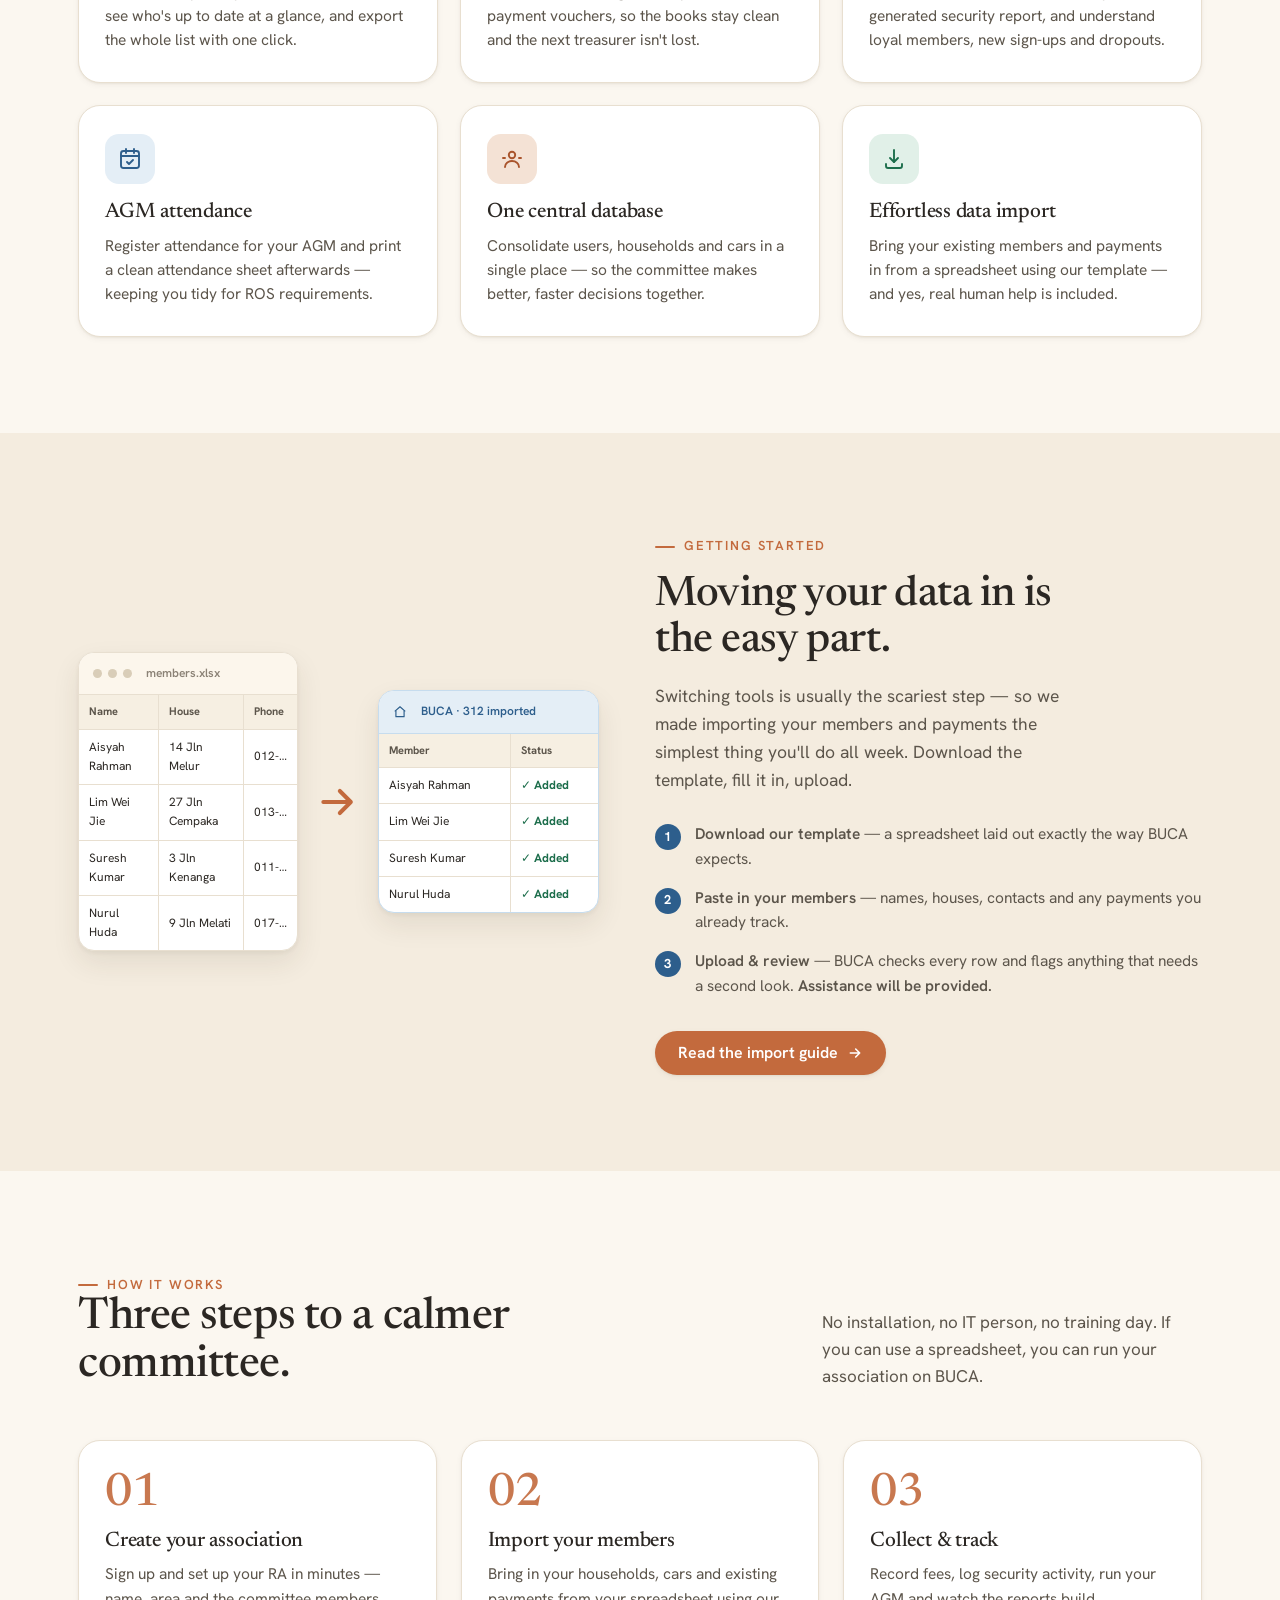
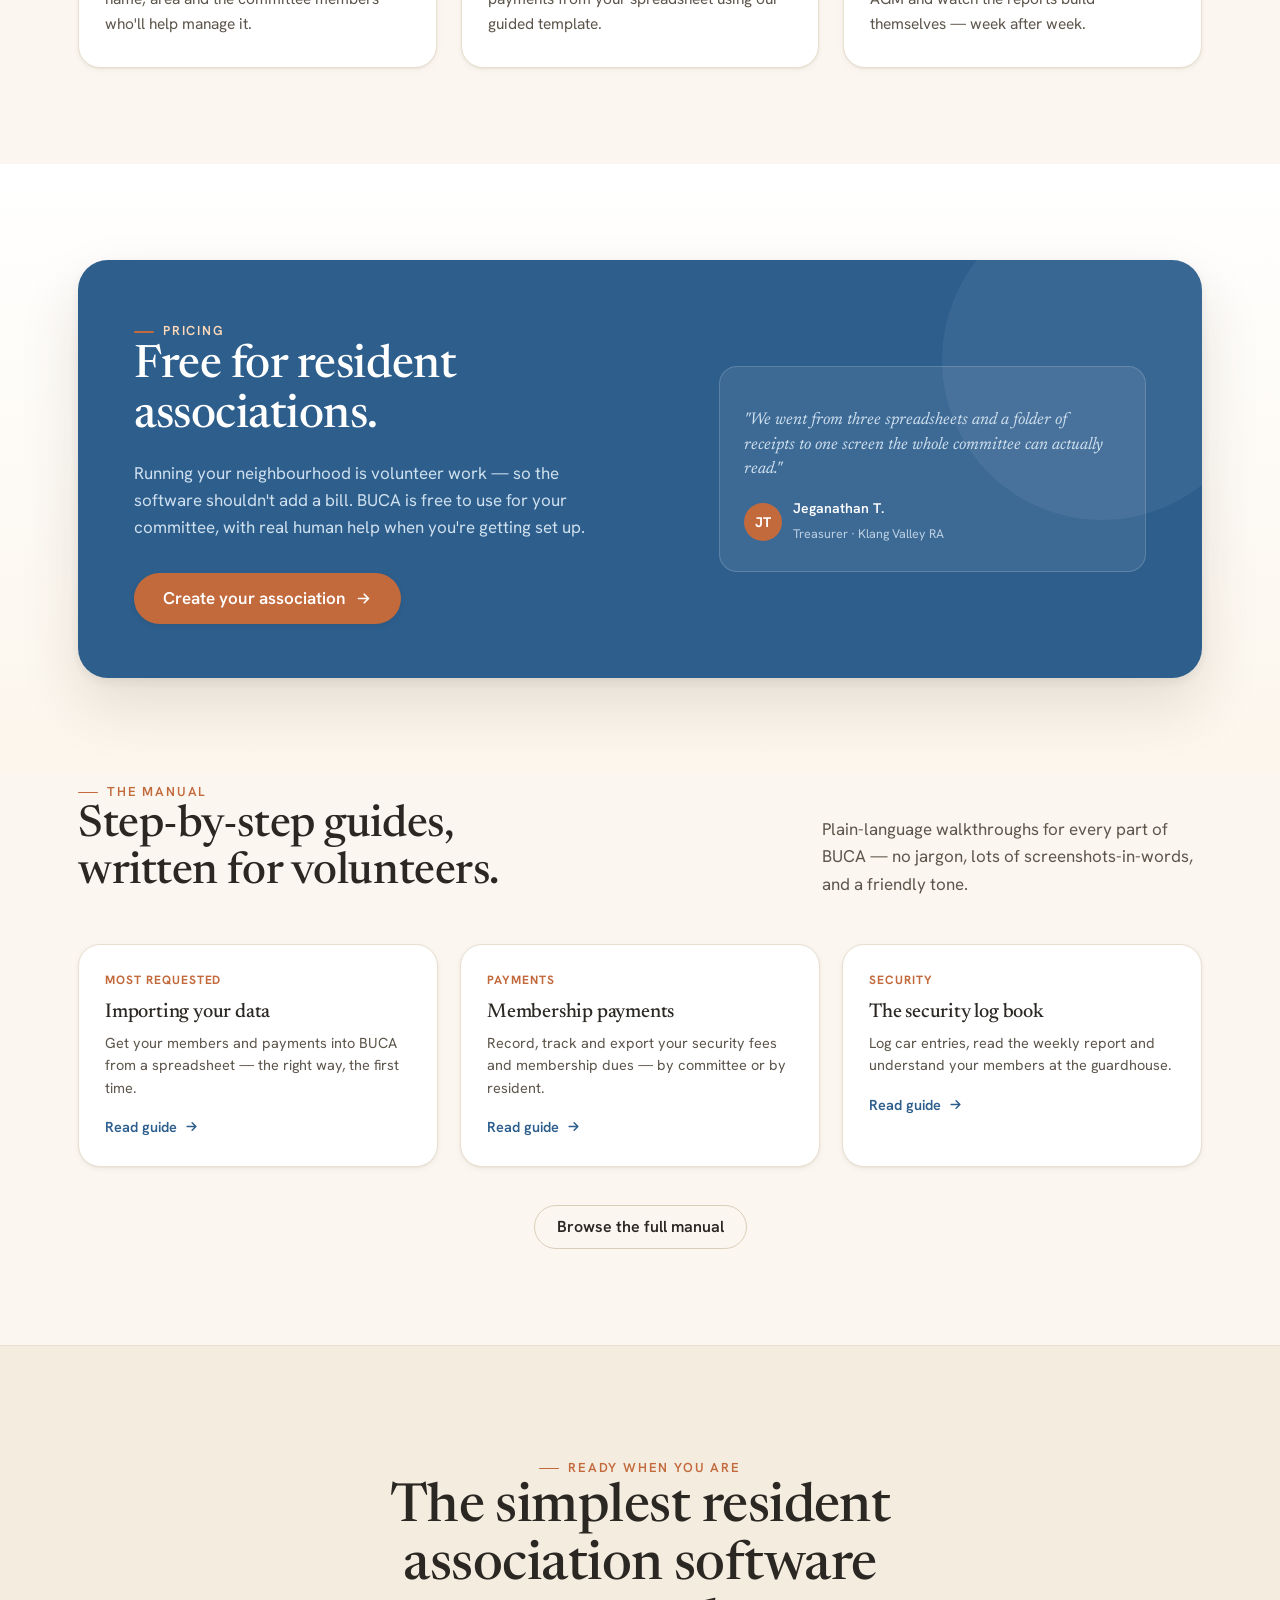
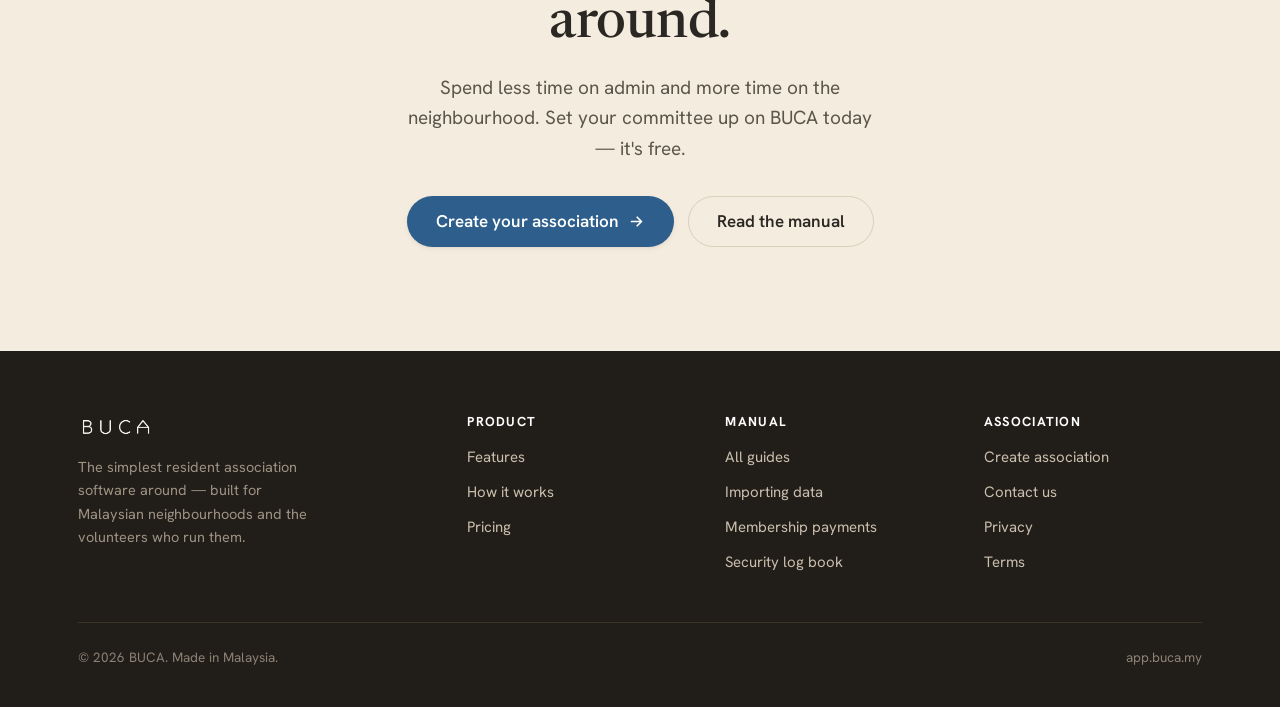
==== commit 6f389344: "Added new buttons" ====
--- a/index.html
+++ b/index.html
@@ -234,8 +234,9 @@
       <p class="lede">BUCA brings security fees, membership payments, AGMs and your security log book into one calm, simple place — built for the people who volunteer to keep the neighbourhood running.</p>
       <div class="hero-cta">
         <a class="btn btn-primary btn-lg" href="https://app.buca.my/public/companies/new" data-cta="create_association" data-cta-location="hero">Create your association <svg class="arr" width="17" height="17" viewBox="0 0 24 24" fill="none" stroke="currentColor" stroke-width="2.4" stroke-linecap="round" stroke-linejoin="round"><path d="M5 12h14M13 6l6 6-6 6"/></svg></a>
-        <a class="btn btn-ghost btn-lg" href="https://demo.buca.my" data-cta="view_demo" data-cta-location="hero">Try the live demo</a>
-        <a class="btn btn-ghost btn-lg" href="manual/index.html">Read the manual</a>
+        <a class="btn btn-clay btn-lg" href="https://demo.buca.my" data-cta="view_demo" data-cta-location="hero">Try the live demo</a>
+        <a class="btn btn-green btn-lg" href="manual/index.html" data-cta="read_manual" data-cta-location="hero">Read the manual</a>
+        <a class="btn btn-ghost btn-lg" href="https://forms.gle/qFYzmMMwqwBYbRDj6" data-cta="contact_us" data-cta-location="hero">Contact us</a>
       </div>
       <div class="hero-trust">
         <span class="pill pill-free"><svg width="14" height="14" viewBox="0 0 24 24" fill="none" stroke="currentColor" stroke-width="2.6" stroke-linecap="round" stroke-linejoin="round"><path d="M20 6 9 17l-5-5"/></svg> Free for committees</span>
@@ -401,7 +402,7 @@
         <div class="flow-step"><span class="dot">3</span><span><b>Upload &amp; review</b> — BUCA checks every row and flags anything that needs a second look. <b>Assistance will be provided.</b></span></div>
       </div>
       <div class="hero-cta">
-        <a class="btn btn-clay" href="manual/importing-data.html">Read the import guide <svg class="arr" width="16" height="16" viewBox="0 0 24 24" fill="none" stroke="currentColor" stroke-width="2.4" stroke-linecap="round" stroke-linejoin="round"><path d="M5 12h14M13 6l6 6-6 6"/></svg></a>
+        <a class="btn btn-clay" href="manual/importing-data.html" data-cta="read_import_guide" data-cta-location="how_it_works">Read the import guide <svg class="arr" width="16" height="16" viewBox="0 0 24 24" fill="none" stroke="currentColor" stroke-width="2.4" stroke-linecap="round" stroke-linejoin="round"><path d="M5 12h14M13 6l6 6-6 6"/></svg></a>
       </div>
     </div>
   </div>
@@ -493,7 +494,7 @@
       </a>
     </div>
     <div style="text-align:center;margin-top:38px;">
-      <a class="btn btn-ghost" href="manual/index.html">Browse the full manual</a>
+      <a class="btn btn-ghost" href="manual/index.html" data-cta="read_manual" data-cta-location="manual_section">Browse the full manual</a>
     </div>
   </div>
 </section>
@@ -506,7 +507,7 @@
     <p>Spend less time on admin and more time on the neighbourhood. Set your committee up on BUCA today — it's free.</p>
     <div class="hero-cta">
       <a class="btn btn-primary btn-lg" href="https://app.buca.my/public/companies/new" data-cta="create_association" data-cta-location="cta_band">Create your association <svg class="arr" width="17" height="17" viewBox="0 0 24 24" fill="none" stroke="currentColor" stroke-width="2.4" stroke-linecap="round" stroke-linejoin="round"><path d="M5 12h14M13 6l6 6-6 6"/></svg></a>
-      <a class="btn btn-ghost btn-lg" href="manual/index.html">Read the manual</a>
+      <a class="btn btn-ghost btn-lg" href="manual/index.html" data-cta="read_manual" data-cta-location="cta_band">Read the manual</a>
     </div>
   </div>
 </section>
--- a/assets/buca.css
+++ b/assets/buca.css
@@ -98,6 +98,8 @@
 .btn-primary:hover{background:#27527c;color:#fff;box-shadow:var(--sh-md);transform:translateY(-1px);}
 .btn-ghost{background:transparent;color:var(--ink);border-color:var(--line-strong);}
 .btn-ghost:hover{color:var(--ink);border-color:var(--ink-faint);background:rgba(255,255,255,.5);}
+.btn-green{background:var(--green);color:#fff;box-shadow:var(--sh-sm);}
+.btn-green:hover{background:#246E4E;color:#fff;transform:translateY(-1px);box-shadow:var(--sh-md);}
 .btn-clay{background:var(--clay);color:#fff;box-shadow:var(--sh-sm);}
 .btn-clay:hover{background:var(--clay-deep);color:#fff;transform:translateY(-1px);box-shadow:var(--sh-md);}
 .btn-lg{padding:16px 28px;font-size:17px;}
